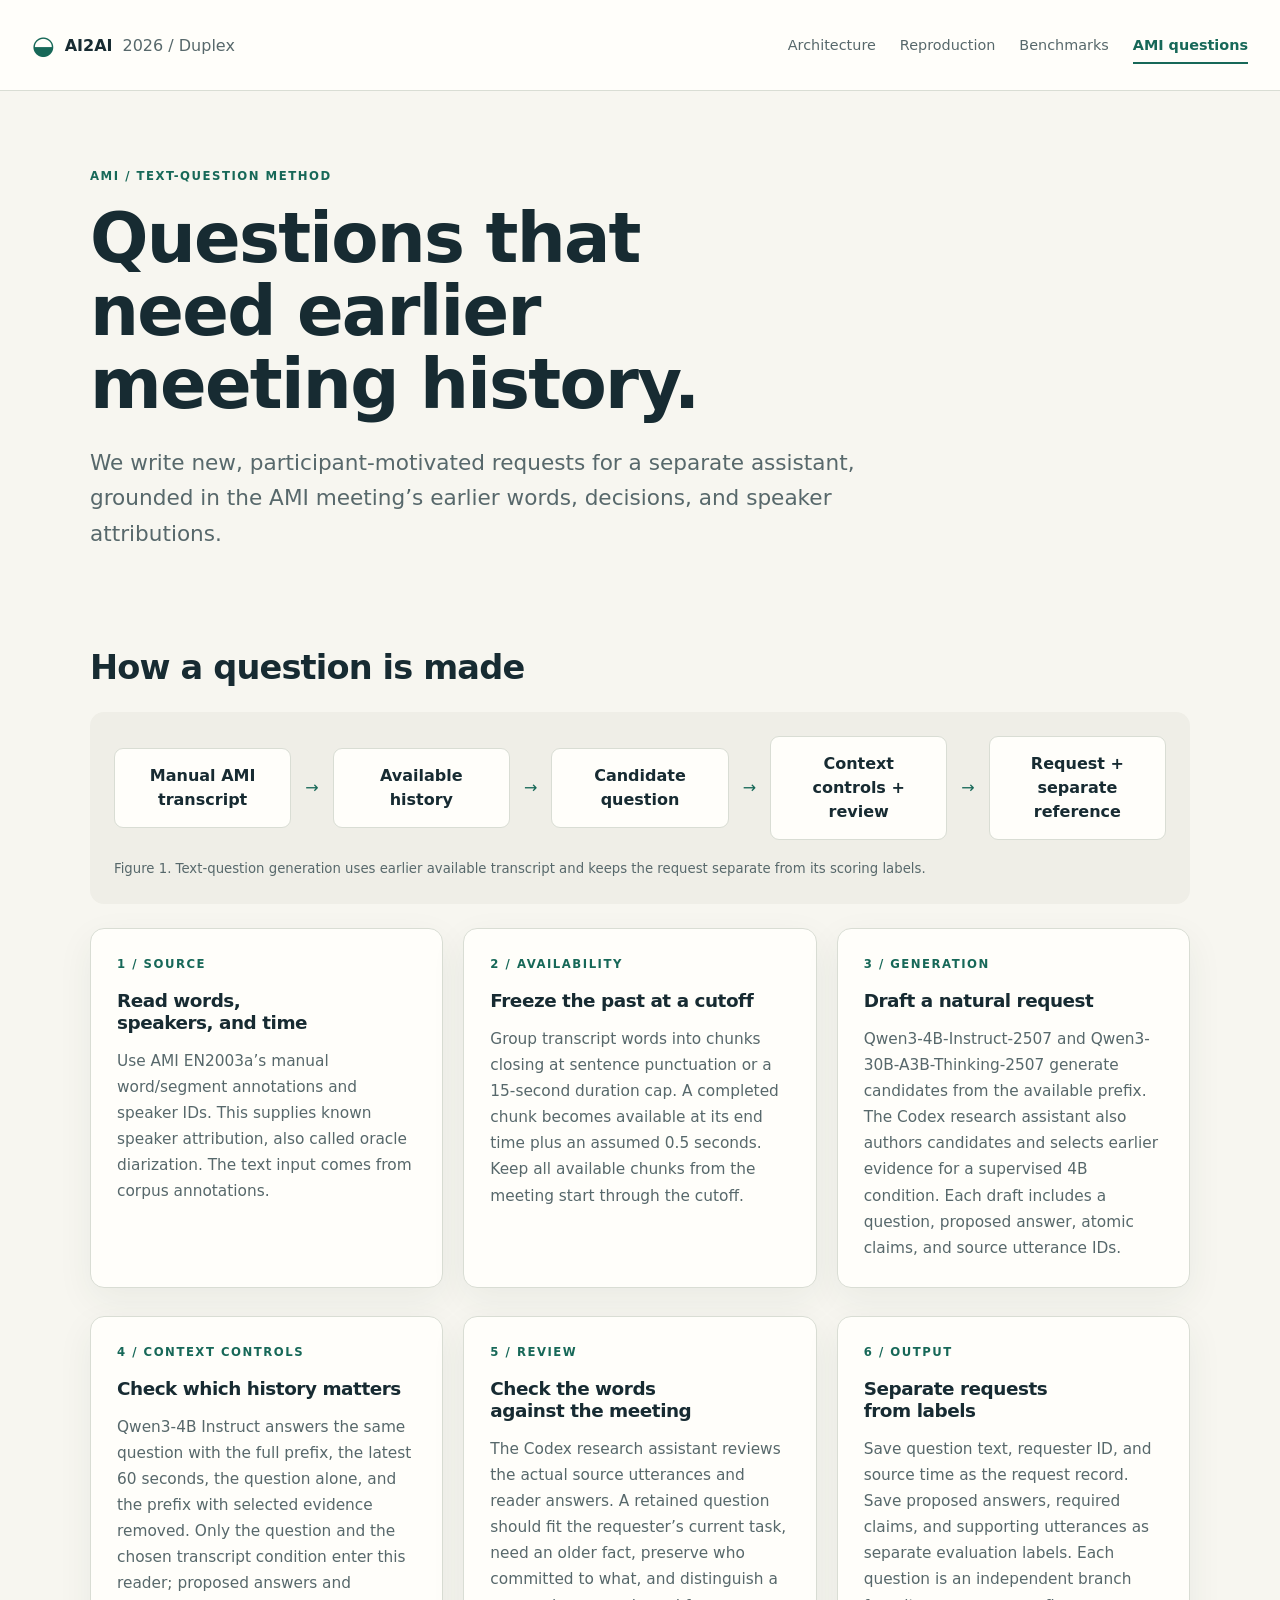
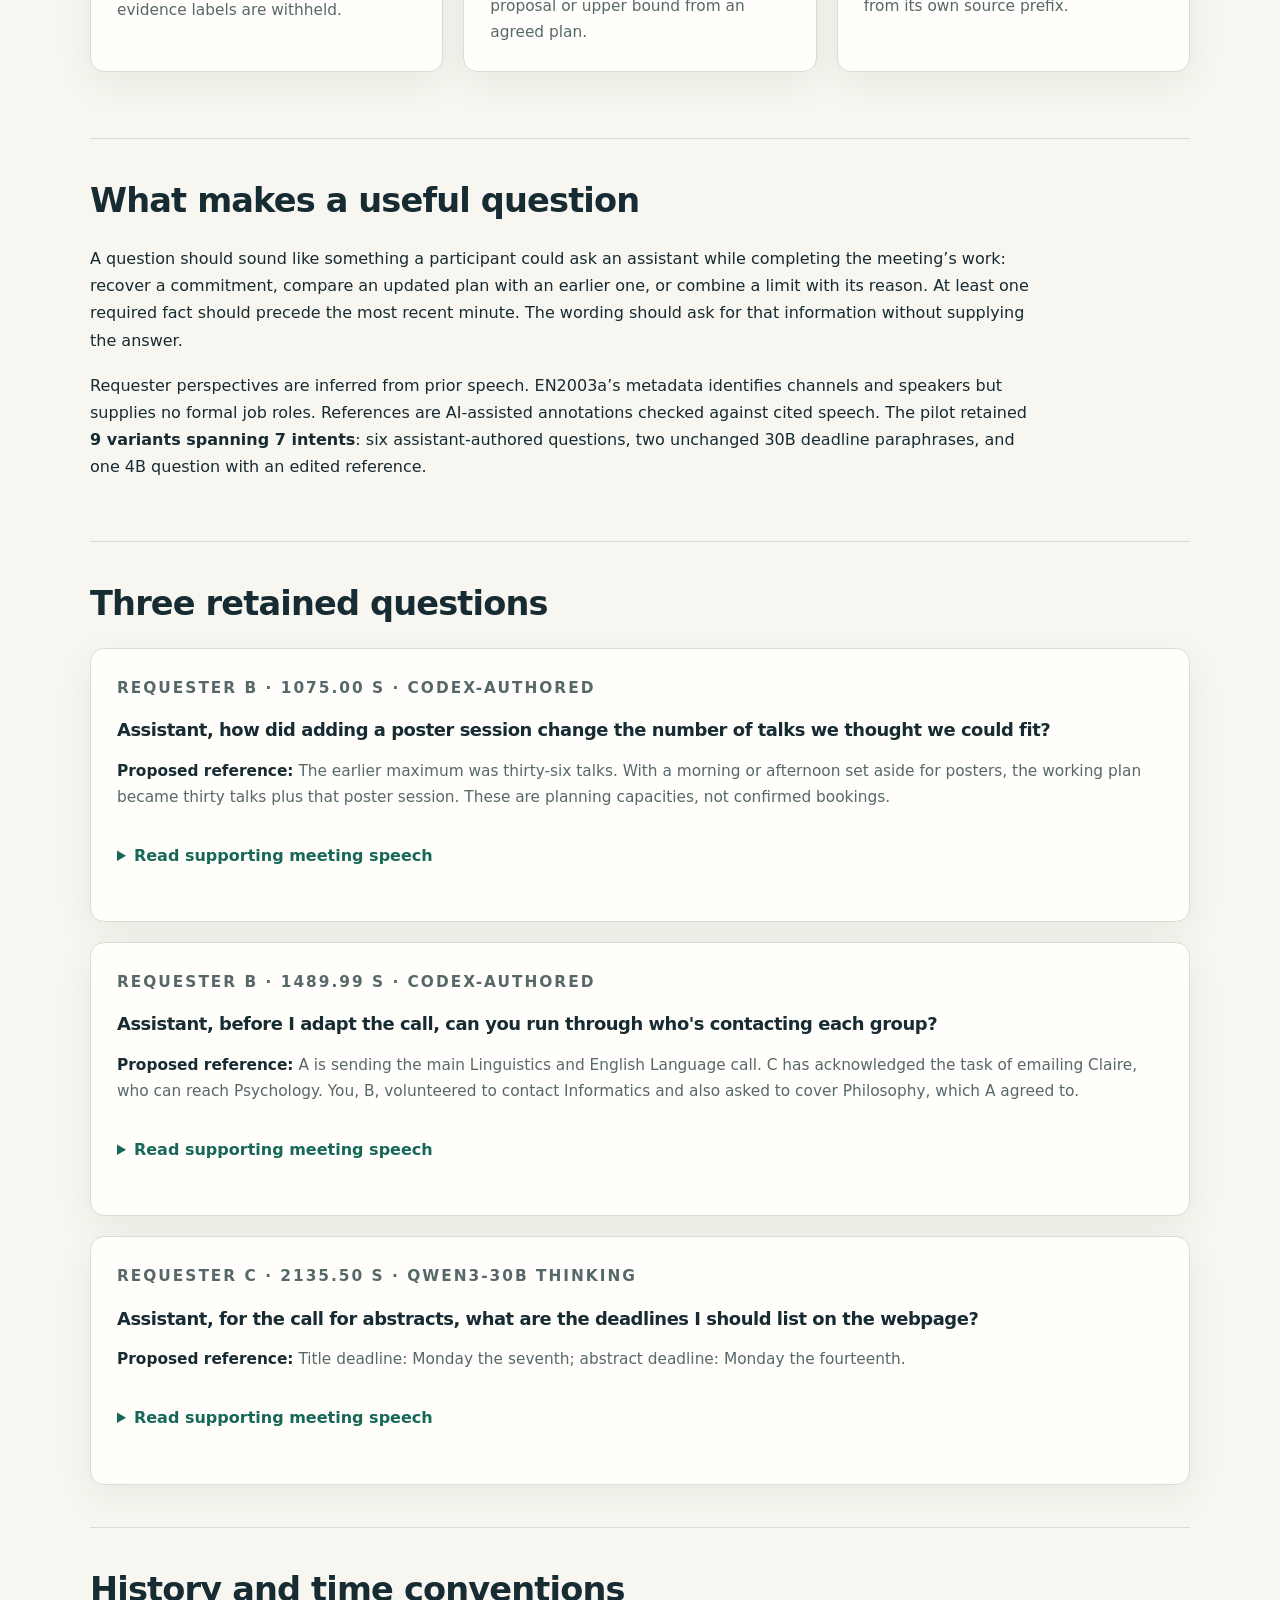
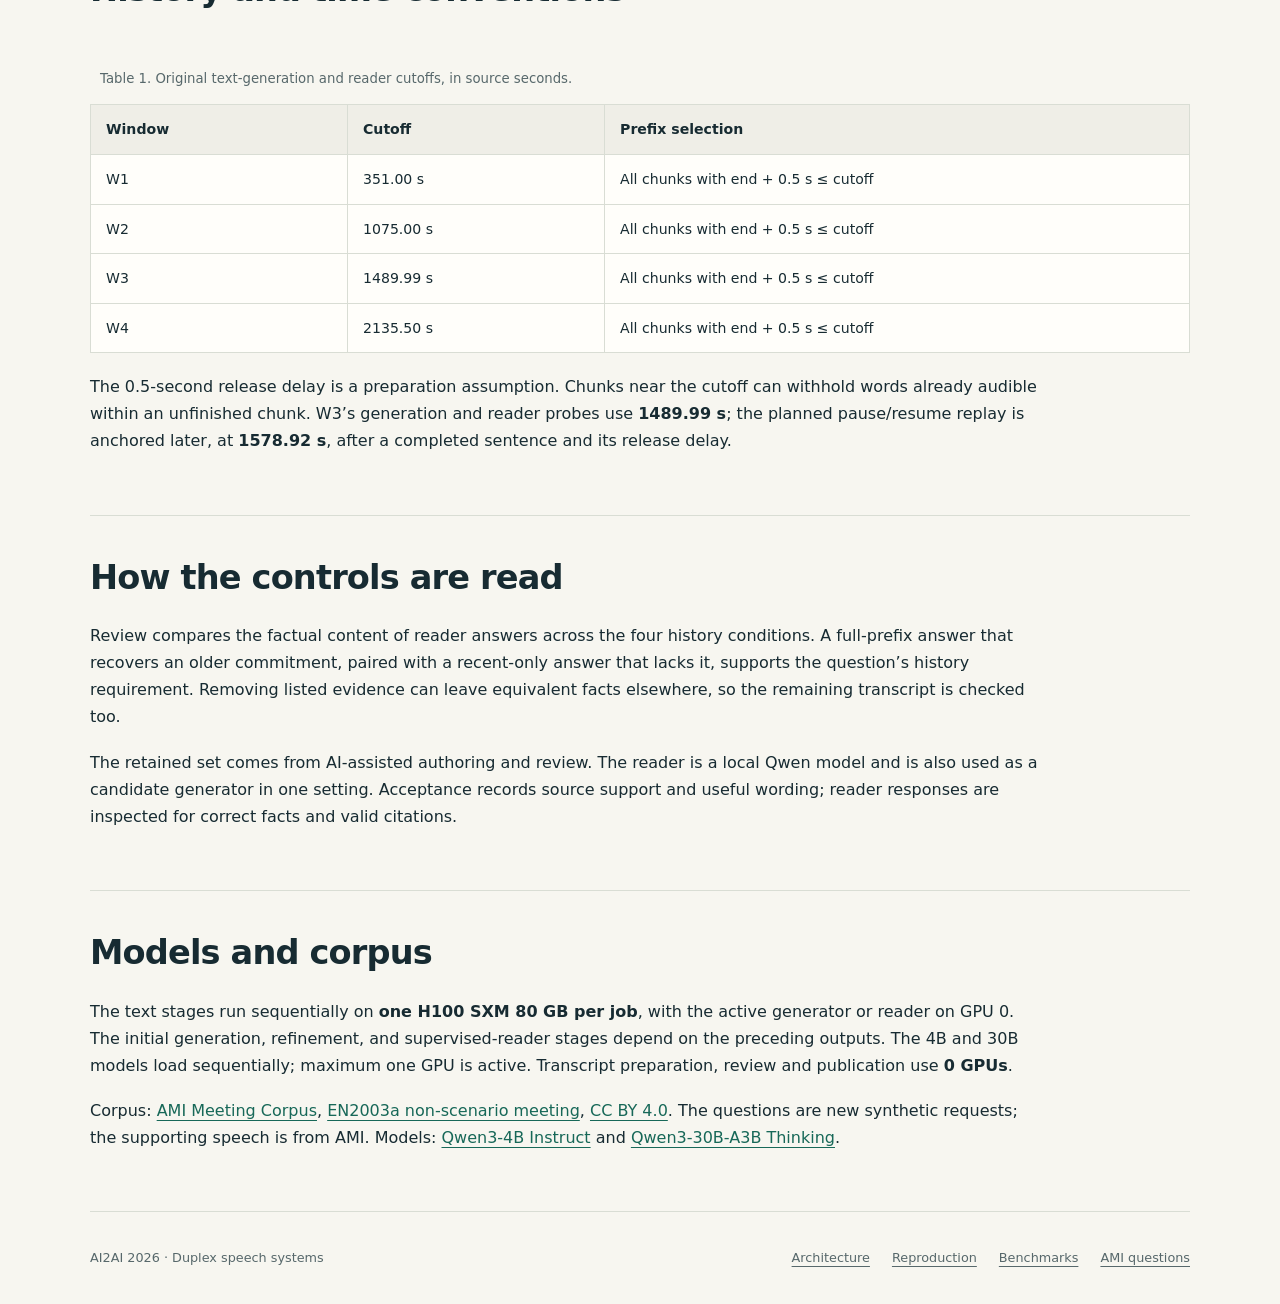
==== ami-questions.html @ 2af31c4c "Publish DuplexOmni architecture, successful reproductions, benchmark guides and AMI question method" ====
<!doctype html><html lang="en"><head><meta charset="utf-8"><meta name="viewport" content="width=device-width, initial-scale=1"><meta name="color-scheme" content="light dark"><meta name="description" content="How history-grounded AMI meeting questions are generated, reviewed, and separated from reference labels."><meta name="referrer" content="no-referrer"><title>AMI text questions · AI2AI 2026 Duplex</title><link rel="stylesheet" href="assets/release.css"></head><body><a class="skip-link" href="#main">Skip to content</a><header class="site-nav"><div class="nav-inner"><a class="brand" href="index.html"><span class="brand-mark" aria-hidden="true">◒</span> AI2AI <span>2026 / Duplex</span></a><nav class="nav-links" aria-label="Main navigation"><a href="index.html">Architecture</a><a href="reproduction.html">Reproduction</a><a href="benchmarks.html">Benchmarks</a><a href="ami-questions.html" aria-current="page">AMI questions</a></nav></div></header><main id="main" class="container"><header class="hero"><p class="eyebrow">AMI / Text-question method</p><h1>Questions that need earlier meeting history.</h1><p class="lede">We write new, participant-motivated requests for a separate assistant, grounded in the AMI meeting’s earlier words, decisions, and speaker attributions.</p></header><section class="section" id="pipeline"><h2>How a question is made</h2><figure class="flow-figure"><div class="flow"><div class="flow-node">Manual AMI transcript</div><span class="arrow" aria-hidden="true">→</span><div class="flow-node">Available history</div><span class="arrow" aria-hidden="true">→</span><div class="flow-node">Candidate question</div><span class="arrow" aria-hidden="true">→</span><div class="flow-node">Context controls + review</div><span class="arrow" aria-hidden="true">→</span><div class="flow-node">Request + separate reference</div></div><figcaption>Figure 1. Text-question generation uses earlier available transcript and keeps the request separate from its scoring labels.</figcaption></figure><ol class="module-grid"><li class="card"><span class="eyebrow">1 / Source</span><h3>Read words, speakers, and time</h3><p>Use AMI EN2003a’s manual word/segment annotations and speaker IDs. This supplies known speaker attribution, also called oracle diarization. The text input comes from corpus annotations.</p></li><li class="card"><span class="eyebrow">2 / Availability</span><h3>Freeze the past at a cutoff</h3><p>Group transcript words into chunks closing at sentence punctuation or a 15-second duration cap. A completed chunk becomes available at its end time plus an assumed 0.5 seconds. Keep all available chunks from the meeting start through the cutoff.</p></li><li class="card"><span class="eyebrow">3 / Generation</span><h3>Draft a natural request</h3><p>Qwen3-4B-Instruct-2507 and Qwen3-30B-A3B-Thinking-2507 generate candidates from the available prefix. The Codex research assistant also authors candidates and selects earlier evidence for a supervised 4B condition. Each draft includes a question, proposed answer, atomic claims, and source utterance IDs.</p></li><li class="card"><span class="eyebrow">4 / Context controls</span><h3>Check which history matters</h3><p>Qwen3-4B Instruct answers the same question with the full prefix, the latest 60 seconds, the question alone, and the prefix with selected evidence removed. Only the question and the chosen transcript condition enter this reader; proposed answers and evidence labels are withheld.</p></li><li class="card"><span class="eyebrow">5 / Review</span><h3>Check the words against the meeting</h3><p>The Codex research assistant reviews the actual source utterances and reader answers. A retained question should fit the requester’s current task, need an older fact, preserve who committed to what, and distinguish a proposal or upper bound from an agreed plan.</p></li><li class="card"><span class="eyebrow">6 / Output</span><h3>Separate requests from labels</h3><p>Save question text, requester ID, and source time as the request record. Save proposed answers, required claims, and supporting utterances as separate evaluation labels. Each question is an independent branch from its own source prefix.</p></li></ol></section><section class="section" id="design"><h2>What makes a useful question</h2><p>A question should sound like something a participant could ask an assistant while completing the meeting’s work: recover a commitment, compare an updated plan with an earlier one, or combine a limit with its reason. At least one required fact should precede the most recent minute. The wording should ask for that information without supplying the answer.</p><p>Requester perspectives are inferred from prior speech. EN2003a’s metadata identifies channels and speakers but supplies no formal job roles. References are AI-assisted annotations checked against cited speech. The pilot retained <strong>9 variants spanning 7 intents</strong>: six assistant-authored questions, two unchanged 30B deadline paraphrases, and one 4B question with an edited reference.</p></section><section class="section" id="examples"><h2>Three retained questions</h2><div class="question-list"><article class="card question-card"><p class="eyebrow">Requester B · 1075.00 s · Codex-authored</p><h3>Assistant, how did adding a poster session change the number of talks we thought we could fit?</h3><p><strong>Proposed reference:</strong> The earlier maximum was thirty-six talks. With a morning or afternoon set aside for posters, the working plan became thirty talks plus that poster session. These are planning capacities, not confirmed bookings.</p><details><summary>Read supporting meeting speech</summary><ul><li><strong>Speaker A</strong> · 577.81–579.50 s<p>Maximum thirty six.</p></li><li><strong>Speaker A</strong> · 787.19–789.82 s<p>So that means we could have thirty talks.</p></li><li><strong>Speaker A</strong> · 791.84–797.02 s<p>Plus uh one A_M_ or P_M_ of posters.</p></li></ul></details></article><article class="card question-card"><p class="eyebrow">Requester B · 1489.99 s · Codex-authored</p><h3>Assistant, before I adapt the call, can you run through who&#x27;s contacting each group?</h3><p><strong>Proposed reference:</strong> A is sending the main Linguistics and English Language call. C has acknowledged the task of emailing Claire, who can reach Psychology. You, B, volunteered to contact Informatics and also asked to cover Philosophy, which A agreed to.</p><details><summary>Read supporting meeting speech</summary><ul><li><strong>Speaker A</strong> · 189.09–195.82 s<p>Um now Claire, that&#x27;s the other thing, she can deal with the Psychology.</p></li><li><strong>Speaker A</strong> · 1101.38–1113.09 s<p>So I&#x27;ve uh Okay, so English language um we&#x27;ll put on the main call, and I&#x27;ll just I I&#x27;ll just kinda market it as an linguistics and English language or something like that, I think.</p></li><li><strong>Speaker A</strong> · 1347.51–1353.99 s<p>So So you&#x27;re going to email Claire.</p></li><li><strong>Speaker C</strong> · 1352.40–1354.06 s<p>Of Yeah.</p></li><li><strong>Speaker A</strong> · 1353.99–1359.06 s<p>Um so who wants to send something out to Informatics?</p></li><li><strong>Speaker B</strong> · 1359.57–1359.98 s<p>I&#x27;ll do that.</p></li><li><strong>Speaker B</strong> · 1361.93–1363.36 s<p>And should I get in touch with Philosophy as well?</p></li><li><strong>Speaker A</strong> · 1363.67–1365.25 s<p>Yeah, sure.</p></li></ul></details></article><article class="card question-card"><p class="eyebrow">Requester C · 2135.50 s · Qwen3-30B Thinking</p><h3>Assistant, for the call for abstracts, what are the deadlines I should list on the webpage?</h3><p><strong>Proposed reference:</strong> Title deadline: Monday the seventh; abstract deadline: Monday the fourteenth.</p><details><summary>Read supporting meeting speech</summary><ul><li><strong>Speaker A</strong> · 1976.72–1982.94 s<p>Okay, so So Monday the seventh is the title.</p></li><li><strong>Speaker A</strong> · 1985.25–1992.00 s<p>Like um And Monday the fourteenth for the abstract.</p></li></ul></details></article></div></section><section class="section" id="timing"><h2>History and time conventions</h2><div class="table-wrap"><table><caption>Table 1. Original text-generation and reader cutoffs, in source seconds.</caption><thead><tr><th scope="col">Window</th><th scope="col">Cutoff</th><th scope="col">Prefix selection</th></tr></thead><tbody><tr><td>W1</td><td>351.00 s</td><td>All chunks with end + 0.5 s ≤ cutoff</td></tr><tr><td>W2</td><td>1075.00 s</td><td>All chunks with end + 0.5 s ≤ cutoff</td></tr><tr><td>W3</td><td>1489.99 s</td><td>All chunks with end + 0.5 s ≤ cutoff</td></tr><tr><td>W4</td><td>2135.50 s</td><td>All chunks with end + 0.5 s ≤ cutoff</td></tr></tbody></table></div><p>The 0.5-second release delay is a preparation assumption. Chunks near the cutoff can withhold words already audible within an unfinished chunk. W3’s generation and reader probes use <strong>1489.99 s</strong>; the planned pause/resume replay is anchored later, at <strong>1578.92 s</strong>, after a completed sentence and its release delay.</p></section><section class="section" id="controls"><h2>How the controls are read</h2><p>Review compares the factual content of reader answers across the four history conditions. A full-prefix answer that recovers an older commitment, paired with a recent-only answer that lacks it, supports the question’s history requirement. Removing listed evidence can leave equivalent facts elsewhere, so the remaining transcript is checked too.</p><p>The retained set comes from AI-assisted authoring and review. The reader is a local Qwen model and is also used as a candidate generator in one setting. Acceptance records source support and useful wording; reader responses are inspected for correct facts and valid citations.</p></section><section class="section" id="resources"><h2>Models and corpus</h2><p>The text stages run sequentially on <strong>one H100 SXM 80 GB per job</strong>, with the active generator or reader on GPU 0. The initial generation, refinement, and supervised-reader stages depend on the preceding outputs. The 4B and 30B models load sequentially; maximum one GPU is active. Transcript preparation, review and publication use <strong>0 GPUs</strong>.</p><p>Corpus: <a href="https://groups.inf.ed.ac.uk/ami/">AMI Meeting Corpus</a>, <a href="https://groups.inf.ed.ac.uk/ami/corpus/nonscenariomeetings.shtml">EN2003a non-scenario meeting</a>, <a href="https://creativecommons.org/licenses/by/4.0/">CC BY 4.0</a>. The questions are new synthetic requests; the supporting speech is from AMI. Models: <a href="https://huggingface.co/Qwen/Qwen3-4B-Instruct-2507">Qwen3-4B Instruct</a> and <a href="https://huggingface.co/Qwen/Qwen3-30B-A3B-Thinking-2507">Qwen3-30B-A3B Thinking</a>.</p></section></main><footer class="container site-footer"><p>AI2AI 2026 · Duplex speech systems</p><a href="index.html">Architecture</a><a href="reproduction.html">Reproduction</a><a href="benchmarks.html">Benchmarks</a><a href="ami-questions.html">AMI questions</a></footer><script src="assets/release.js" defer></script></body></html>
---- assets/release.css ----
:root{color-scheme:light dark;--bg:#f7f6f0;--surface:#fffefa;--surface-2:#efeee7;--text:#172b32;--muted:#57686b;--border:#d9ddd4;--accent:#176858;--accent-2:#b05b30;--shadow:0 12px 36px #203e3210;font-family:Inter,ui-sans-serif,system-ui,-apple-system,BlinkMacSystemFont,"Segoe UI",sans-serif;line-height:1.7;font-size:16px}
*{box-sizing:border-box}html{scroll-behavior:smooth;scroll-padding-top:24px}body{margin:0;background:var(--bg);color:var(--text)}a{color:var(--accent);text-underline-offset:4px}a:hover{color:var(--accent-2)}p{margin:0 0 18px}h1,h2,h3,h4{line-height:1.2;letter-spacing:-.025em;text-wrap:balance}h1{font-size:clamp(2.35rem,5.5vw,4.3rem);max-width:850px;font-weight:650;margin:12px 0 24px;line-height:1.06}h2{font-size:clamp(1.55rem,3vw,2.1rem);margin:0 0 24px;font-weight:640}h3{font-size:1.15rem;margin:0 0 14px}h4{font-size:1rem}small{font-size:.8em;color:var(--muted)}.container{width:min(1100px,calc(100% - 64px));margin:auto}.site-nav{border-bottom:1px solid var(--border);background:var(--surface)}.nav-inner{max-width:1370px;margin:auto;padding:23px 32px;display:flex;align-items:center;justify-content:space-between;gap:24px}.brand{display:flex;align-items:center;gap:10px;color:var(--text);font-weight:750;text-decoration:none;white-space:nowrap}.brand>span:last-child{font-weight:450;color:var(--muted)}.brand-mark{font-size:26px;color:var(--accent)}.nav-links{display:flex;gap:24px;flex-wrap:wrap}.nav-links a{text-decoration:none;font-size:.9rem;color:var(--muted);padding:5px 0}.nav-links a[aria-current]{color:var(--accent);box-shadow:0 2px var(--accent);font-weight:650}.hero{padding:76px 0 36px}.eyebrow{text-transform:uppercase;letter-spacing:.13em;font-size:.73rem;font-weight:700;color:var(--accent);margin:0 0 15px}.lede{font-size:clamp(1.1rem,2.2vw,1.35rem);color:var(--muted);max-width:850px;line-height:1.65}.section{padding:42px 0;border-bottom:1px solid var(--border);scroll-margin-top:24px}.section>p,.section-intro{max-width:950px}.card-grid{display:grid;grid-template-columns:repeat(3,minmax(0,1fr));gap:22px}.card-grid.two{grid-template-columns:repeat(2,minmax(0,1fr))}.card{background:var(--surface);border:1px solid var(--border);border-radius:14px;padding:26px;min-width:0;box-shadow:var(--shadow)}.card p:last-child{margin-bottom:0}.card h2{font-size:1.5rem}.card h3 a{text-decoration:none}.card p{font-size:.96rem;color:var(--muted)}.card strong{color:var(--text)}.accent-s1{border-top:4px solid var(--accent)}.accent-s2{border-top:4px solid var(--accent-2)}.accent-s2 .eyebrow{color:var(--accent-2)}.flow-figure{background:var(--surface-2);padding:24px;border-radius:14px;margin:24px 0}.flow{display:flex;align-items:center;justify-content:center;gap:14px;flex-wrap:wrap}.flow-node{flex:1;min-width:135px;border:1px solid var(--border);border-radius:9px;background:var(--surface);padding:15px;text-align:center;line-height:1.5;font-weight:650}.flow-node a{color:inherit;text-decoration:none}.arrow{color:var(--accent)}figcaption{font-size:.83rem;color:var(--muted);line-height:1.65;margin-top:18px}figure{margin:26px 0}figure img{max-width:100%;height:auto;display:block}.paper-figure{padding:18px;border:1px solid var(--border);background:var(--surface);border-radius:12px}.exchange{display:grid;grid-template-columns:1fr auto 1fr;gap:22px;align-items:center;margin:24px 0}.exchange-box{padding:26px;border:1px solid var(--border);border-top:4px solid var(--accent);background:var(--surface);border-radius:12px}.exchange-box.s2{border-top-color:var(--accent-2)}.exchange-box.s2 .eyebrow{color:var(--accent-2)}.exchange-arrows{font-size:2.2rem;color:var(--accent)}.steps{padding-left:24px}.steps li{padding-left:8px;margin:18px 0}.table-wrap,[class*="-scroll"]{overflow-x:auto;max-width:100%}table{border-collapse:collapse;width:100%;font-size:.88rem;margin:20px 0;background:var(--surface)}caption{text-align:left;font-size:.83rem;color:var(--muted);padding:14px 10px}th,td{padding:13px 15px;border:1px solid var(--border);text-align:left;vertical-align:top;line-height:1.6}th{font-weight:650;background:var(--surface-2)}.table-wrap table{min-width:640px}.table-wrap th,.table-wrap td{min-width:125px}table a{overflow-wrap:anywhere}code{font-family:ui-monospace,SFMono-Regular,Consolas,monospace;font-size:.86em;padding:2px 5px;border-radius:4px;background:var(--surface-2);overflow-wrap:anywhere}pre{background:var(--surface-2);padding:20px;border:1px solid var(--border);border-radius:9px;font-size:.8rem;line-height:1.6;white-space:pre-wrap;overflow-wrap:anywhere;max-width:100%;overflow:auto}.button-row{display:flex;gap:12px;flex-wrap:wrap;margin:0 0 18px}.button{display:inline-block;padding:10px 18px;background:var(--surface);border:1px solid var(--border);border-radius:7px;font-size:.9rem;text-decoration:none;font-weight:650;cursor:pointer}.button.primary{background:var(--accent);color:#fff;border-color:var(--accent)}.review-tabs{display:flex;gap:7px;flex-wrap:wrap;padding:22px 0;border-bottom:1px solid var(--border);margin-bottom:12px}.review-tabs a{font-size:.82rem;padding:7px 13px;border:1px solid var(--border);border-radius:6px;text-decoration:none;background:var(--surface);color:var(--muted)}.review-tabs a[aria-current]{color:var(--accent);border-color:var(--accent);background:var(--surface-2)}.meta,.cap,.scroll-note{font-size:.82rem;color:var(--muted)}.tag{display:inline-block;font-size:.72rem;font-weight:700;border:1px solid var(--border);border-radius:5px;padding:3px 9px;color:var(--accent);margin:0 0 16px}.stat-grid{display:grid;grid-template-columns:repeat(4,minmax(0,1fr));gap:14px;margin:22px 0}.stat{padding:20px;border:1px solid var(--border);border-radius:10px;background:var(--surface)}.stat strong{display:block;font-size:1.65rem}.stat span{font-size:.8rem;color:var(--muted)}details{padding:14px 0;max-width:100%}summary{font-weight:600;color:var(--accent);cursor:pointer;margin-bottom:12px}details p{margin-top:12px}.callout{padding:22px;border-left:3px solid var(--accent);background:var(--surface-2);border-radius:0 8px 8px 0;margin:22px 0}.callout.amber{border-color:var(--accent-2)}.callout h3{font-size:1rem}.callout p:last-child{margin-bottom:0}.skip-link{position:absolute;left:16px;top:-100px;background:var(--surface);z-index:10;padding:10px}.skip-link:focus{top:10px}.site-footer{padding-top:35px;padding-bottom:35px;display:flex;flex-wrap:wrap;gap:12px 22px;color:var(--muted);font-size:.8rem}.site-footer p{margin:0 auto 0 0}.site-footer a{color:var(--muted)}audio{width:100%;max-width:100%;margin:10px 0}.example-player{padding:26px;border:1px solid var(--border);border-radius:14px;background:var(--surface)}label{font-size:.85rem;font-weight:650;display:block}select{font:inherit;color:var(--text);background:var(--surface);border:1px solid var(--border);border-radius:6px;padding:10px;margin:0 0 12px 10px;max-width:100%}.question-box{border-left:3px solid var(--accent);background:var(--surface-2);padding:18px 22px;margin:20px 0}.question-box .eyebrow{margin-bottom:8px}blockquote{font-size:1.08rem;margin:12px 0;line-height:1.7}.audio-grid{display:grid;grid-template-columns:1fr 1fr;gap:24px;margin:26px 0}.audio-grid h3{margin-bottom:5px}.audio-grid p{margin-bottom:0}.guidance-panel{padding:20px;background:var(--surface-2);border-radius:8px}.guidance-panel[hidden]{display:none}.example-source{margin-top:5px}.timing-figure{margin-bottom:0}.example-timeline{display:grid;gap:14px}.timing-row{display:grid;grid-template-columns:90px 1fr;align-items:center;gap:10px;font-size:.76rem}.timing-track{height:25px;background:var(--surface-2);position:relative;border-radius:4px;overflow:hidden}.timing-bar{position:absolute;height:13px;top:6px;border-radius:2px;background:var(--accent)}.timing-bar.s2{background:var(--accent-2)}.timing-bar.speech{background:#4a6eaf}.timing-axis{display:flex;justify-content:space-between;margin-left:100px;color:var(--muted);font-size:.73rem}.module-grid{display:grid;grid-template-columns:repeat(3,minmax(0,1fr));gap:20px;list-style:none;padding:0;counter-reset:none}.module-grid .eyebrow{display:block}.question-list{display:grid;gap:20px}.question-card h3{font-size:1.12rem;line-height:1.55}.question-card details ul{padding-left:22px}.question-card details li{margin:18px 0}.question-card details p{margin-top:5px}.equation{overflow-x:auto;padding:16px;background:var(--surface-2);border-radius:8px}.benchmark-scope-scroll table{min-width:1000px}.benchmark-scope-note dl{display:grid;grid-template-columns:160px 1fr;gap:8px 18px}.benchmark-scope-note dt{font-weight:650}.benchmark-scope-note dd{margin:0}.benchmark-scope-note{margin:22px 0}.scope-yes{color:var(--accent)}.scope-partial{color:var(--accent-2)}.scope-no{color:var(--muted)}.benchmark-scope-details{font-size:.87rem}.scope-label{font-size:.8rem}.sub{display:block;color:var(--muted);font-size:.8rem}.inline-links{display:block;font-size:.78rem}.plot-scroll{overflow:auto}ul,ol{padding-left:24px}li{margin-bottom:8px}hr{border:0;border-top:1px solid var(--border);margin:32px 0}[hidden]{display:none!important}a:focus-visible,button:focus-visible,select:focus-visible,summary:focus-visible{outline:3px solid var(--accent-2);outline-offset:4px}
@media(prefers-color-scheme:dark){:root{--bg:#101c20;--surface:#17282d;--surface-2:#20353a;--text:#e5eee9;--muted:#a6bab6;--border:#355058;--accent:#88d6b9;--accent-2:#f2b188;--shadow:none}.button.primary{color:#10231e;background:#88d6b9}.timing-bar.speech{background:#8badeb}}
@media(max-width:1000px){.nav-inner{align-items:flex-start;flex-direction:column;gap:12px}.card-grid{grid-template-columns:repeat(2,minmax(0,1fr))}.module-grid{grid-template-columns:repeat(2,minmax(0,1fr))}.stat-grid{grid-template-columns:repeat(2,minmax(0,1fr))}}
@media(max-width:650px){.container{width:calc(100% - 36px)}.nav-inner{padding:18px}.brand{font-size:.9rem}.brand>span:last-child{font-size:.8rem}.nav-links{gap:16px}.nav-links a{font-size:.78rem}.hero{padding:42px 0 25px}.section{padding:30px 0}.card-grid,.card-grid.two,.module-grid,.audio-grid{grid-template-columns:1fr}.card,.exchange-box{padding:21px}.exchange{grid-template-columns:1fr;gap:12px}.exchange-arrows{transform:rotate(90deg);justify-self:center;line-height:1}.flow{gap:9px}.flow-node{min-width:145px}.arrow{display:none}.flow-figure{padding:17px}.example-player{padding:17px}.example-player select{display:block;width:100%;margin:7px 0 10px;font-size:.85rem}.benchmark-scope-note dl{grid-template-columns:1fr}.benchmark-scope-note dd{margin-bottom:10px}.stat-grid{gap:9px}.stat{padding:14px}.site-footer{gap:10px 16px}.site-footer p{flex-basis:100%}.timing-row{grid-template-columns:65px 1fr}.timing-axis{margin-left:75px}.question-box{padding:15px}blockquote{font-size:1rem}}
@media(prefers-reduced-motion:reduce){html{scroll-behavior:auto}}
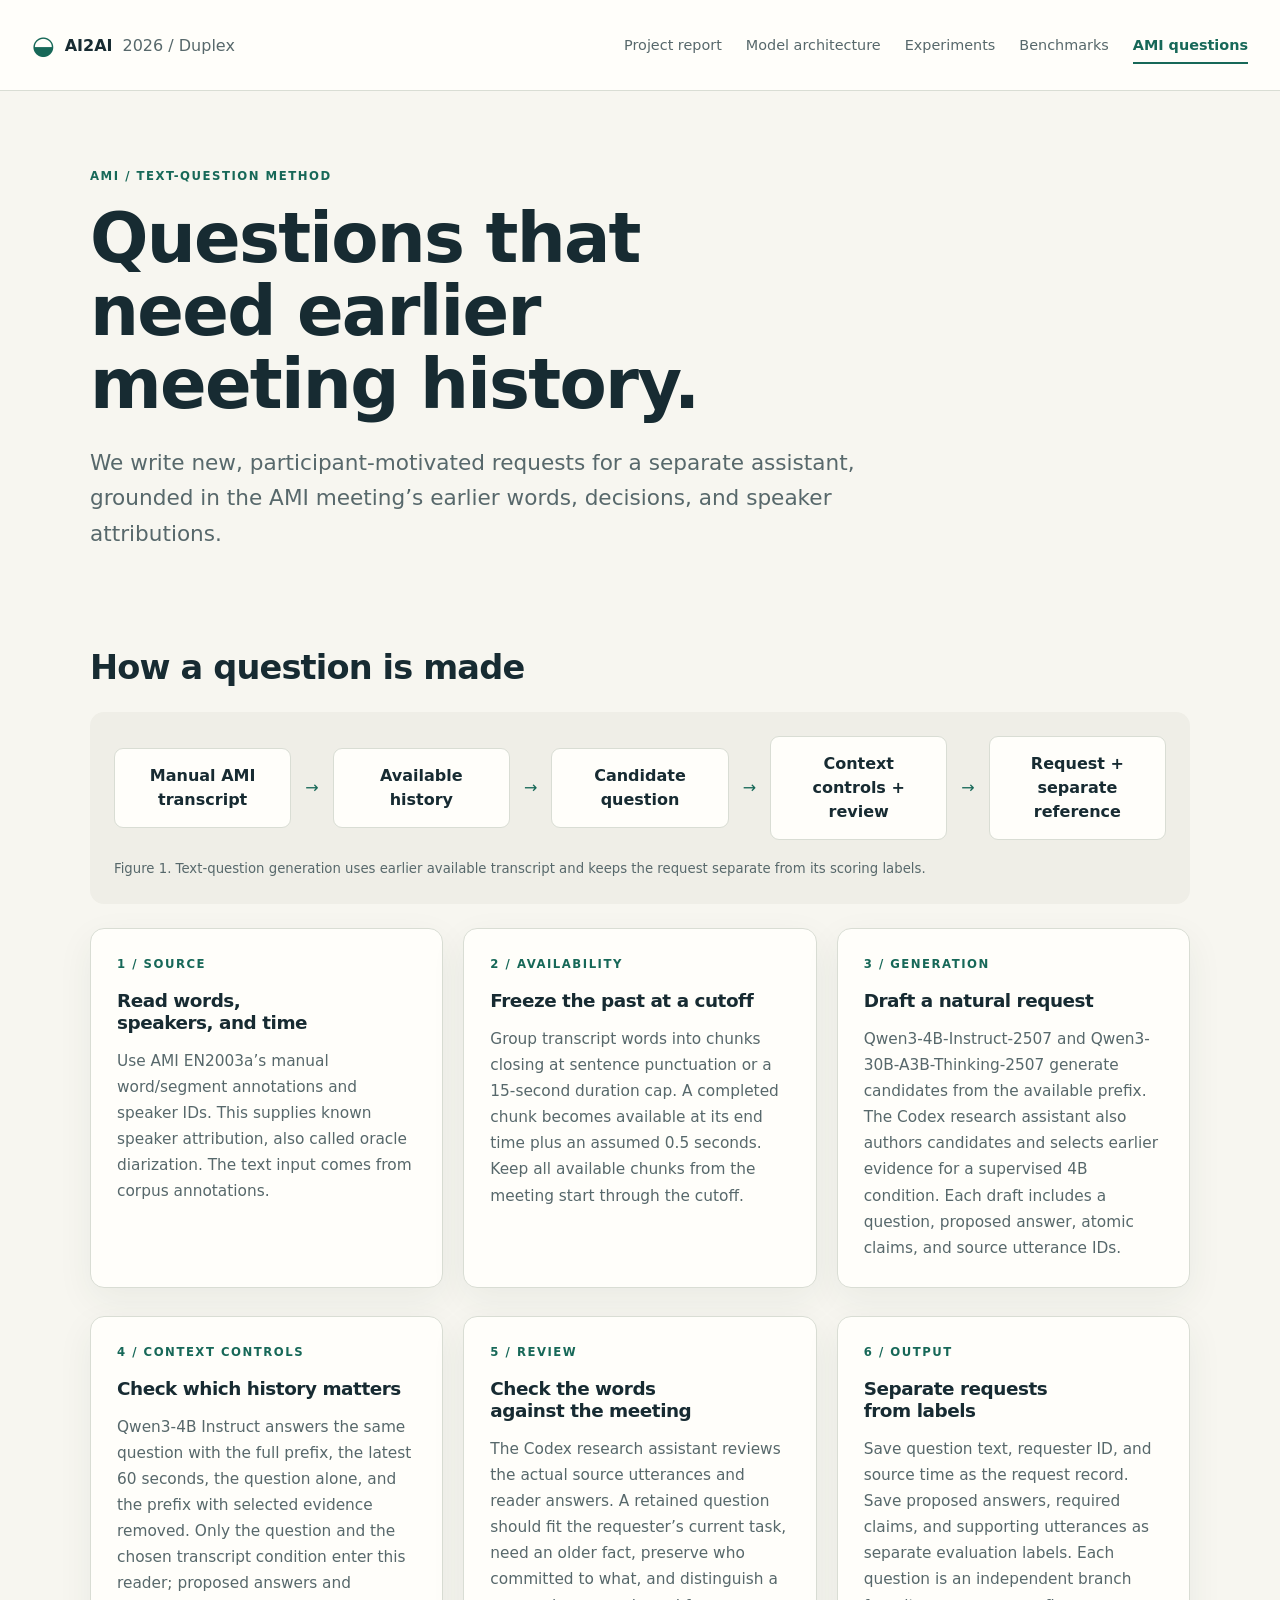
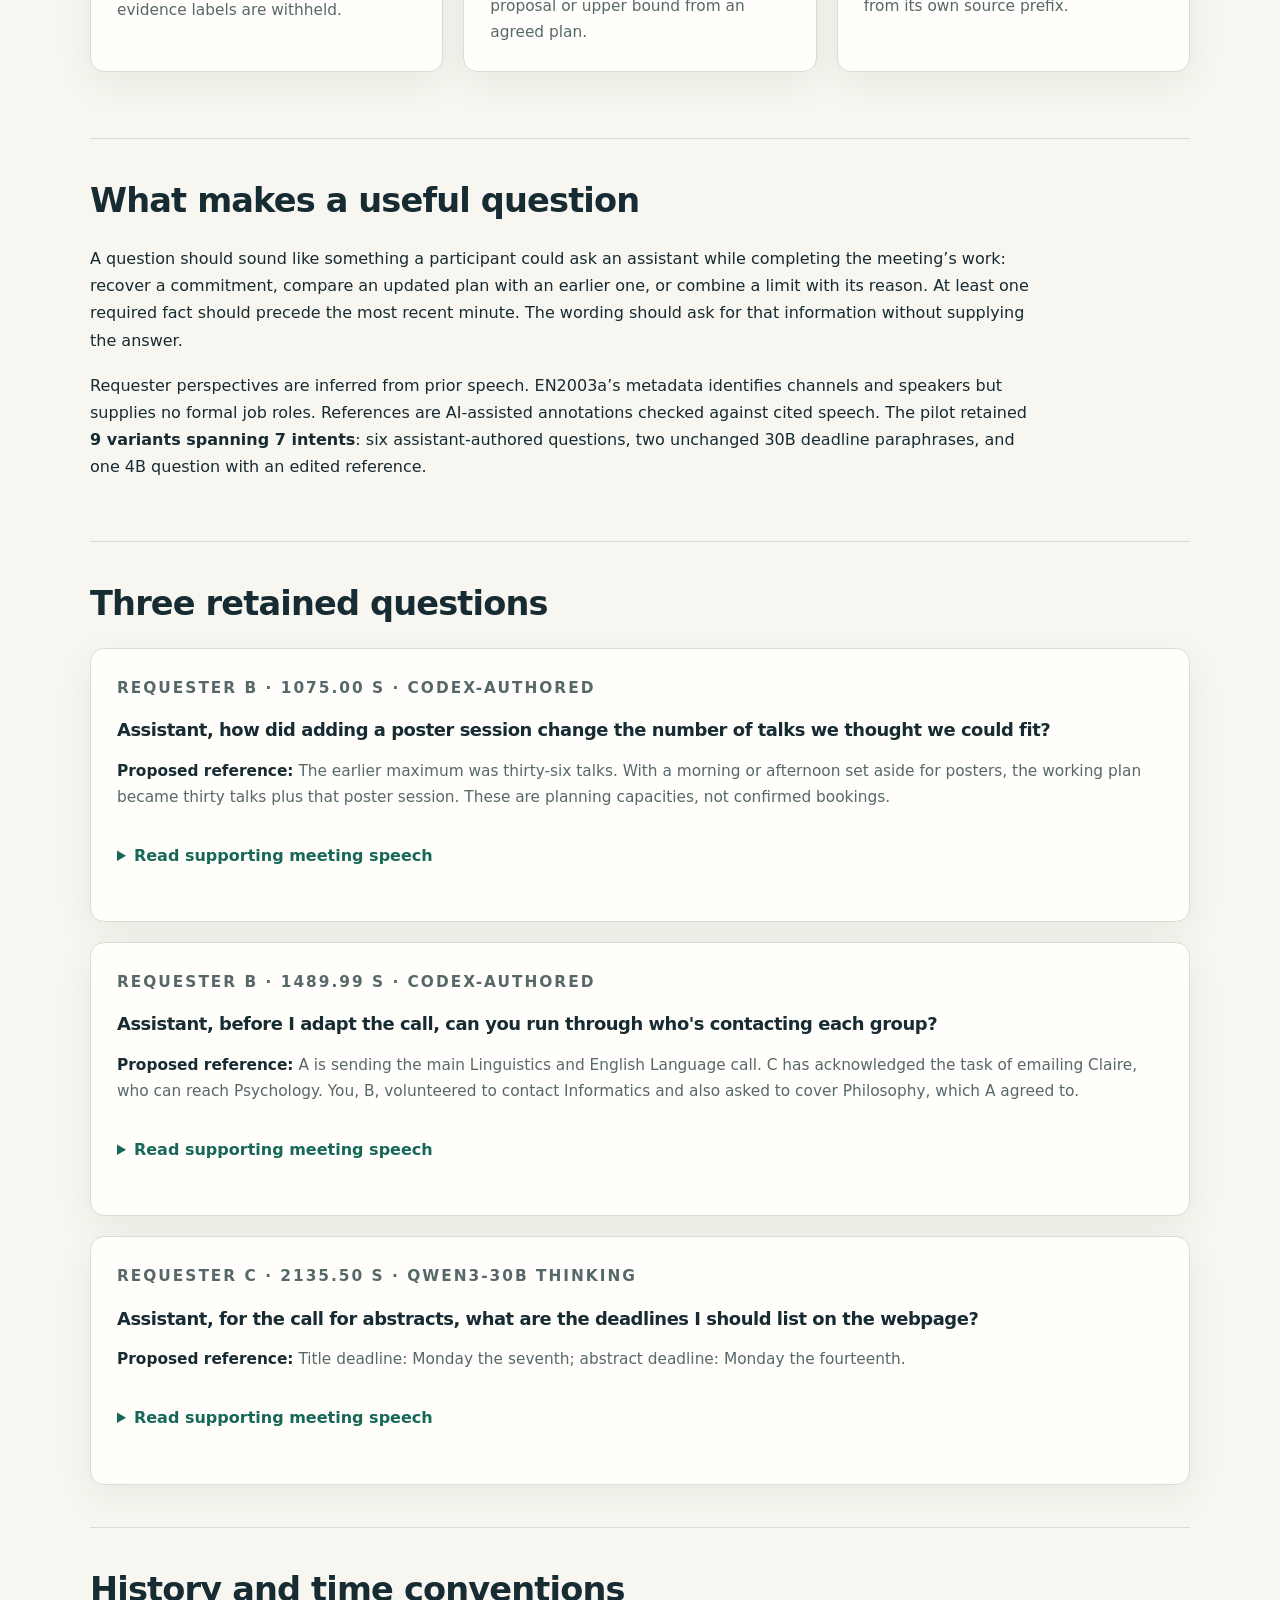
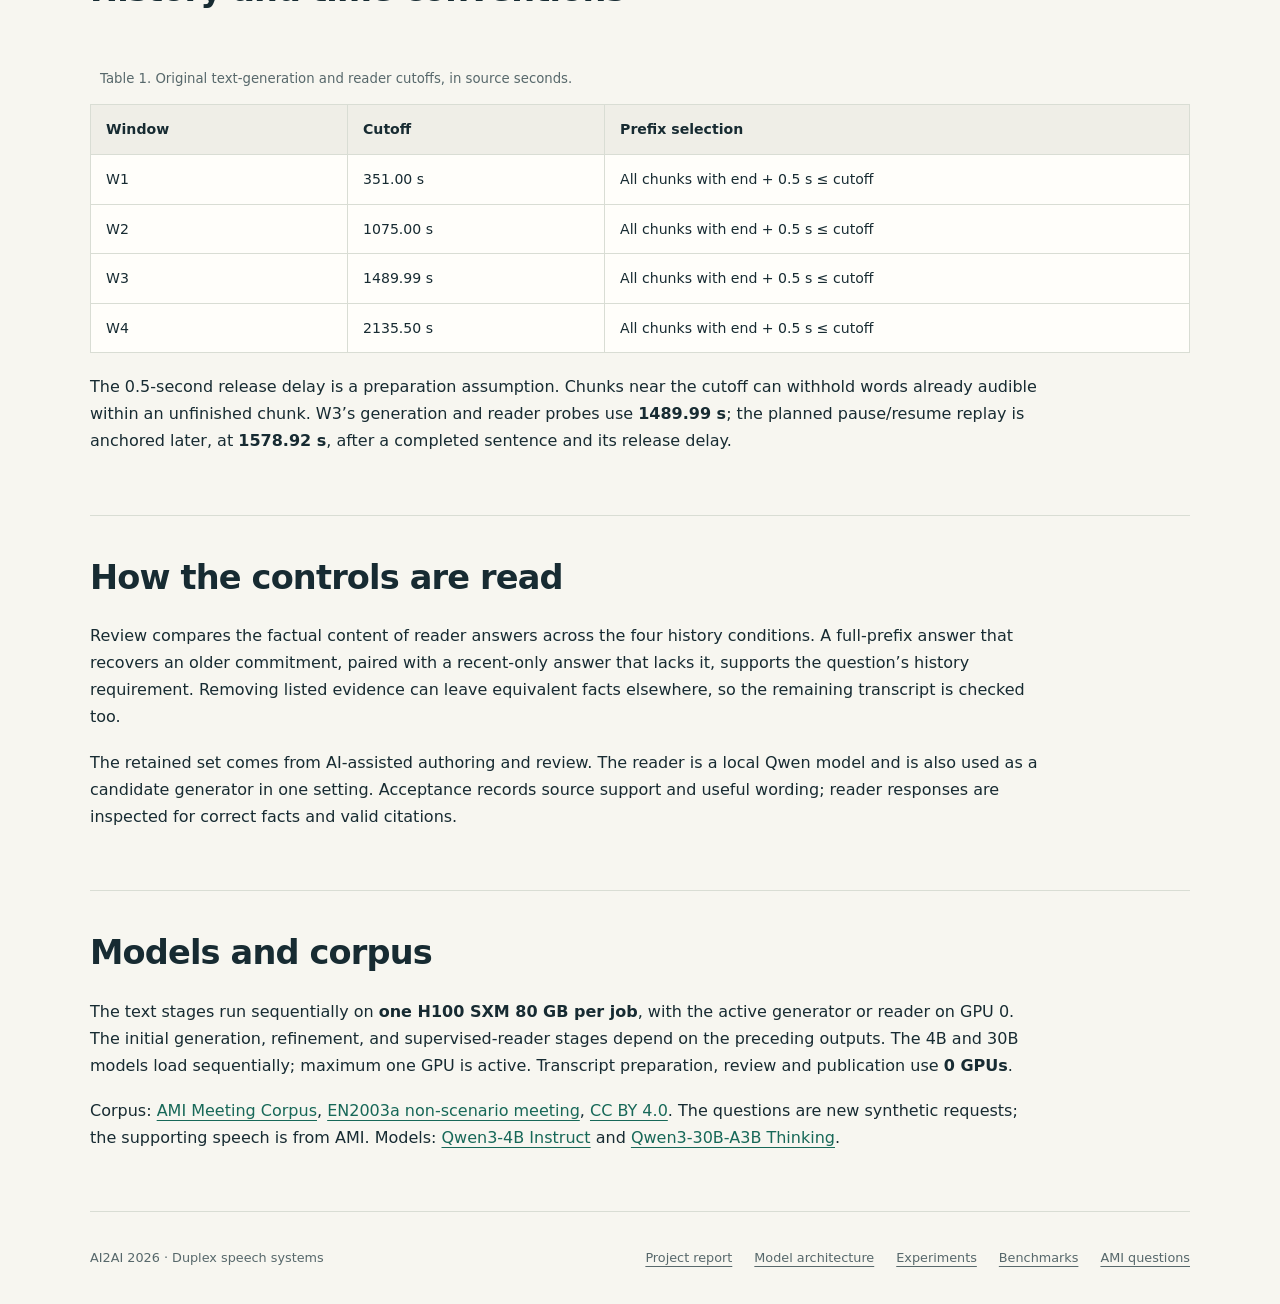
==== commit ba9435d3: "Center the project report and keep only the S2 math experiment" ====
--- a/ami-questions.html
+++ b/ami-questions.html
@@ -1 +1 @@
-<!doctype html><html lang="en"><head><meta charset="utf-8"><meta name="viewport" content="width=device-width, initial-scale=1"><meta name="color-scheme" content="light dark"><meta name="description" content="How history-grounded AMI meeting questions are generated, reviewed, and separated from reference labels."><meta name="referrer" content="no-referrer"><title>AMI text questions · AI2AI 2026 Duplex</title><link rel="stylesheet" href="assets/release.css"></head><body><a class="skip-link" href="#main">Skip to content</a><header class="site-nav"><div class="nav-inner"><a class="brand" href="index.html"><span class="brand-mark" aria-hidden="true">◒</span> AI2AI <span>2026 / Duplex</span></a><nav class="nav-links" aria-label="Main navigation"><a href="index.html">Architecture</a><a href="reproduction.html">Reproduction</a><a href="benchmarks.html">Benchmarks</a><a href="ami-questions.html" aria-current="page">AMI questions</a></nav></div></header><main id="main" class="container"><header class="hero"><p class="eyebrow">AMI / Text-question method</p><h1>Questions that need earlier meeting history.</h1><p class="lede">We write new, participant-motivated requests for a separate assistant, grounded in the AMI meeting’s earlier words, decisions, and speaker attributions.</p></header><section class="section" id="pipeline"><h2>How a question is made</h2><figure class="flow-figure"><div class="flow"><div class="flow-node">Manual AMI transcript</div><span class="arrow" aria-hidden="true">→</span><div class="flow-node">Available history</div><span class="arrow" aria-hidden="true">→</span><div class="flow-node">Candidate question</div><span class="arrow" aria-hidden="true">→</span><div class="flow-node">Context controls + review</div><span class="arrow" aria-hidden="true">→</span><div class="flow-node">Request + separate reference</div></div><figcaption>Figure 1. Text-question generation uses earlier available transcript and keeps the request separate from its scoring labels.</figcaption></figure><ol class="module-grid"><li class="card"><span class="eyebrow">1 / Source</span><h3>Read words, speakers, and time</h3><p>Use AMI EN2003a’s manual word/segment annotations and speaker IDs. This supplies known speaker attribution, also called oracle diarization. The text input comes from corpus annotations.</p></li><li class="card"><span class="eyebrow">2 / Availability</span><h3>Freeze the past at a cutoff</h3><p>Group transcript words into chunks closing at sentence punctuation or a 15-second duration cap. A completed chunk becomes available at its end time plus an assumed 0.5 seconds. Keep all available chunks from the meeting start through the cutoff.</p></li><li class="card"><span class="eyebrow">3 / Generation</span><h3>Draft a natural request</h3><p>Qwen3-4B-Instruct-2507 and Qwen3-30B-A3B-Thinking-2507 generate candidates from the available prefix. The Codex research assistant also authors candidates and selects earlier evidence for a supervised 4B condition. Each draft includes a question, proposed answer, atomic claims, and source utterance IDs.</p></li><li class="card"><span class="eyebrow">4 / Context controls</span><h3>Check which history matters</h3><p>Qwen3-4B Instruct answers the same question with the full prefix, the latest 60 seconds, the question alone, and the prefix with selected evidence removed. Only the question and the chosen transcript condition enter this reader; proposed answers and evidence labels are withheld.</p></li><li class="card"><span class="eyebrow">5 / Review</span><h3>Check the words against the meeting</h3><p>The Codex research assistant reviews the actual source utterances and reader answers. A retained question should fit the requester’s current task, need an older fact, preserve who committed to what, and distinguish a proposal or upper bound from an agreed plan.</p></li><li class="card"><span class="eyebrow">6 / Output</span><h3>Separate requests from labels</h3><p>Save question text, requester ID, and source time as the request record. Save proposed answers, required claims, and supporting utterances as separate evaluation labels. Each question is an independent branch from its own source prefix.</p></li></ol></section><section class="section" id="design"><h2>What makes a useful question</h2><p>A question should sound like something a participant could ask an assistant while completing the meeting’s work: recover a commitment, compare an updated plan with an earlier one, or combine a limit with its reason. At least one required fact should precede the most recent minute. The wording should ask for that information without supplying the answer.</p><p>Requester perspectives are inferred from prior speech. EN2003a’s metadata identifies channels and speakers but supplies no formal job roles. References are AI-assisted annotations checked against cited speech. The pilot retained <strong>9 variants spanning 7 intents</strong>: six assistant-authored questions, two unchanged 30B deadline paraphrases, and one 4B question with an edited reference.</p></section><section class="section" id="examples"><h2>Three retained questions</h2><div class="question-list"><article class="card question-card"><p class="eyebrow">Requester B · 1075.00 s · Codex-authored</p><h3>Assistant, how did adding a poster session change the number of talks we thought we could fit?</h3><p><strong>Proposed reference:</strong> The earlier maximum was thirty-six talks. With a morning or afternoon set aside for posters, the working plan became thirty talks plus that poster session. These are planning capacities, not confirmed bookings.</p><details><summary>Read supporting meeting speech</summary><ul><li><strong>Speaker A</strong> · 577.81–579.50 s<p>Maximum thirty six.</p></li><li><strong>Speaker A</strong> · 787.19–789.82 s<p>So that means we could have thirty talks.</p></li><li><strong>Speaker A</strong> · 791.84–797.02 s<p>Plus uh one A_M_ or P_M_ of posters.</p></li></ul></details></article><article class="card question-card"><p class="eyebrow">Requester B · 1489.99 s · Codex-authored</p><h3>Assistant, before I adapt the call, can you run through who&#x27;s contacting each group?</h3><p><strong>Proposed reference:</strong> A is sending the main Linguistics and English Language call. C has acknowledged the task of emailing Claire, who can reach Psychology. You, B, volunteered to contact Informatics and also asked to cover Philosophy, which A agreed to.</p><details><summary>Read supporting meeting speech</summary><ul><li><strong>Speaker A</strong> · 189.09–195.82 s<p>Um now Claire, that&#x27;s the other thing, she can deal with the Psychology.</p></li><li><strong>Speaker A</strong> · 1101.38–1113.09 s<p>So I&#x27;ve uh Okay, so English language um we&#x27;ll put on the main call, and I&#x27;ll just I I&#x27;ll just kinda market it as an linguistics and English language or something like that, I think.</p></li><li><strong>Speaker A</strong> · 1347.51–1353.99 s<p>So So you&#x27;re going to email Claire.</p></li><li><strong>Speaker C</strong> · 1352.40–1354.06 s<p>Of Yeah.</p></li><li><strong>Speaker A</strong> · 1353.99–1359.06 s<p>Um so who wants to send something out to Informatics?</p></li><li><strong>Speaker B</strong> · 1359.57–1359.98 s<p>I&#x27;ll do that.</p></li><li><strong>Speaker B</strong> · 1361.93–1363.36 s<p>And should I get in touch with Philosophy as well?</p></li><li><strong>Speaker A</strong> · 1363.67–1365.25 s<p>Yeah, sure.</p></li></ul></details></article><article class="card question-card"><p class="eyebrow">Requester C · 2135.50 s · Qwen3-30B Thinking</p><h3>Assistant, for the call for abstracts, what are the deadlines I should list on the webpage?</h3><p><strong>Proposed reference:</strong> Title deadline: Monday the seventh; abstract deadline: Monday the fourteenth.</p><details><summary>Read supporting meeting speech</summary><ul><li><strong>Speaker A</strong> · 1976.72–1982.94 s<p>Okay, so So Monday the seventh is the title.</p></li><li><strong>Speaker A</strong> · 1985.25–1992.00 s<p>Like um And Monday the fourteenth for the abstract.</p></li></ul></details></article></div></section><section class="section" id="timing"><h2>History and time conventions</h2><div class="table-wrap"><table><caption>Table 1. Original text-generation and reader cutoffs, in source seconds.</caption><thead><tr><th scope="col">Window</th><th scope="col">Cutoff</th><th scope="col">Prefix selection</th></tr></thead><tbody><tr><td>W1</td><td>351.00 s</td><td>All chunks with end + 0.5 s ≤ cutoff</td></tr><tr><td>W2</td><td>1075.00 s</td><td>All chunks with end + 0.5 s ≤ cutoff</td></tr><tr><td>W3</td><td>1489.99 s</td><td>All chunks with end + 0.5 s ≤ cutoff</td></tr><tr><td>W4</td><td>2135.50 s</td><td>All chunks with end + 0.5 s ≤ cutoff</td></tr></tbody></table></div><p>The 0.5-second release delay is a preparation assumption. Chunks near the cutoff can withhold words already audible within an unfinished chunk. W3’s generation and reader probes use <strong>1489.99 s</strong>; the planned pause/resume replay is anchored later, at <strong>1578.92 s</strong>, after a completed sentence and its release delay.</p></section><section class="section" id="controls"><h2>How the controls are read</h2><p>Review compares the factual content of reader answers across the four history conditions. A full-prefix answer that recovers an older commitment, paired with a recent-only answer that lacks it, supports the question’s history requirement. Removing listed evidence can leave equivalent facts elsewhere, so the remaining transcript is checked too.</p><p>The retained set comes from AI-assisted authoring and review. The reader is a local Qwen model and is also used as a candidate generator in one setting. Acceptance records source support and useful wording; reader responses are inspected for correct facts and valid citations.</p></section><section class="section" id="resources"><h2>Models and corpus</h2><p>The text stages run sequentially on <strong>one H100 SXM 80 GB per job</strong>, with the active generator or reader on GPU 0. The initial generation, refinement, and supervised-reader stages depend on the preceding outputs. The 4B and 30B models load sequentially; maximum one GPU is active. Transcript preparation, review and publication use <strong>0 GPUs</strong>.</p><p>Corpus: <a href="https://groups.inf.ed.ac.uk/ami/">AMI Meeting Corpus</a>, <a href="https://groups.inf.ed.ac.uk/ami/corpus/nonscenariomeetings.shtml">EN2003a non-scenario meeting</a>, <a href="https://creativecommons.org/licenses/by/4.0/">CC BY 4.0</a>. The questions are new synthetic requests; the supporting speech is from AMI. Models: <a href="https://huggingface.co/Qwen/Qwen3-4B-Instruct-2507">Qwen3-4B Instruct</a> and <a href="https://huggingface.co/Qwen/Qwen3-30B-A3B-Thinking-2507">Qwen3-30B-A3B Thinking</a>.</p></section></main><footer class="container site-footer"><p>AI2AI 2026 · Duplex speech systems</p><a href="index.html">Architecture</a><a href="reproduction.html">Reproduction</a><a href="benchmarks.html">Benchmarks</a><a href="ami-questions.html">AMI questions</a></footer><script src="assets/release.js" defer></script></body></html>+<!doctype html><html lang="en"><head><meta charset="utf-8"><meta name="viewport" content="width=device-width, initial-scale=1"><meta name="color-scheme" content="light dark"><meta name="description" content="How history-grounded AMI meeting questions are generated, reviewed, and separated from reference labels."><meta name="referrer" content="no-referrer"><title>AMI text questions · AI2AI 2026 Duplex</title><link rel="stylesheet" href="assets/release.css"></head><body><a class="skip-link" href="#main">Skip to content</a><header class="site-nav"><div class="nav-inner"><a class="brand" href="index.html"><span class="brand-mark" aria-hidden="true">◒</span> AI2AI <span>2026 / Duplex</span></a><nav class="nav-links" aria-label="Main navigation"><a href="index.html">Project report</a><a href="architecture.html">Model architecture</a><a href="reproduction.html">Experiments</a><a href="benchmarks.html">Benchmarks</a><a href="ami-questions.html" aria-current="page">AMI questions</a></nav></div></header><main id="main" class="container"><header class="hero"><p class="eyebrow">AMI / Text-question method</p><h1>Questions that need earlier meeting history.</h1><p class="lede">We write new, participant-motivated requests for a separate assistant, grounded in the AMI meeting’s earlier words, decisions, and speaker attributions.</p></header><section class="section" id="pipeline"><h2>How a question is made</h2><figure class="flow-figure"><div class="flow"><div class="flow-node">Manual AMI transcript</div><span class="arrow" aria-hidden="true">→</span><div class="flow-node">Available history</div><span class="arrow" aria-hidden="true">→</span><div class="flow-node">Candidate question</div><span class="arrow" aria-hidden="true">→</span><div class="flow-node">Context controls + review</div><span class="arrow" aria-hidden="true">→</span><div class="flow-node">Request + separate reference</div></div><figcaption>Figure 1. Text-question generation uses earlier available transcript and keeps the request separate from its scoring labels.</figcaption></figure><ol class="module-grid"><li class="card"><span class="eyebrow">1 / Source</span><h3>Read words, speakers, and time</h3><p>Use AMI EN2003a’s manual word/segment annotations and speaker IDs. This supplies known speaker attribution, also called oracle diarization. The text input comes from corpus annotations.</p></li><li class="card"><span class="eyebrow">2 / Availability</span><h3>Freeze the past at a cutoff</h3><p>Group transcript words into chunks closing at sentence punctuation or a 15-second duration cap. A completed chunk becomes available at its end time plus an assumed 0.5 seconds. Keep all available chunks from the meeting start through the cutoff.</p></li><li class="card"><span class="eyebrow">3 / Generation</span><h3>Draft a natural request</h3><p>Qwen3-4B-Instruct-2507 and Qwen3-30B-A3B-Thinking-2507 generate candidates from the available prefix. The Codex research assistant also authors candidates and selects earlier evidence for a supervised 4B condition. Each draft includes a question, proposed answer, atomic claims, and source utterance IDs.</p></li><li class="card"><span class="eyebrow">4 / Context controls</span><h3>Check which history matters</h3><p>Qwen3-4B Instruct answers the same question with the full prefix, the latest 60 seconds, the question alone, and the prefix with selected evidence removed. Only the question and the chosen transcript condition enter this reader; proposed answers and evidence labels are withheld.</p></li><li class="card"><span class="eyebrow">5 / Review</span><h3>Check the words against the meeting</h3><p>The Codex research assistant reviews the actual source utterances and reader answers. A retained question should fit the requester’s current task, need an older fact, preserve who committed to what, and distinguish a proposal or upper bound from an agreed plan.</p></li><li class="card"><span class="eyebrow">6 / Output</span><h3>Separate requests from labels</h3><p>Save question text, requester ID, and source time as the request record. Save proposed answers, required claims, and supporting utterances as separate evaluation labels. Each question is an independent branch from its own source prefix.</p></li></ol></section><section class="section" id="design"><h2>What makes a useful question</h2><p>A question should sound like something a participant could ask an assistant while completing the meeting’s work: recover a commitment, compare an updated plan with an earlier one, or combine a limit with its reason. At least one required fact should precede the most recent minute. The wording should ask for that information without supplying the answer.</p><p>Requester perspectives are inferred from prior speech. EN2003a’s metadata identifies channels and speakers but supplies no formal job roles. References are AI-assisted annotations checked against cited speech. The pilot retained <strong>9 variants spanning 7 intents</strong>: six assistant-authored questions, two unchanged 30B deadline paraphrases, and one 4B question with an edited reference.</p></section><section class="section" id="examples"><h2>Three retained questions</h2><div class="question-list"><article class="card question-card"><p class="eyebrow">Requester B · 1075.00 s · Codex-authored</p><h3>Assistant, how did adding a poster session change the number of talks we thought we could fit?</h3><p><strong>Proposed reference:</strong> The earlier maximum was thirty-six talks. With a morning or afternoon set aside for posters, the working plan became thirty talks plus that poster session. These are planning capacities, not confirmed bookings.</p><details><summary>Read supporting meeting speech</summary><ul><li><strong>Speaker A</strong> · 577.81–579.50 s<p>Maximum thirty six.</p></li><li><strong>Speaker A</strong> · 787.19–789.82 s<p>So that means we could have thirty talks.</p></li><li><strong>Speaker A</strong> · 791.84–797.02 s<p>Plus uh one A_M_ or P_M_ of posters.</p></li></ul></details></article><article class="card question-card"><p class="eyebrow">Requester B · 1489.99 s · Codex-authored</p><h3>Assistant, before I adapt the call, can you run through who&#x27;s contacting each group?</h3><p><strong>Proposed reference:</strong> A is sending the main Linguistics and English Language call. C has acknowledged the task of emailing Claire, who can reach Psychology. You, B, volunteered to contact Informatics and also asked to cover Philosophy, which A agreed to.</p><details><summary>Read supporting meeting speech</summary><ul><li><strong>Speaker A</strong> · 189.09–195.82 s<p>Um now Claire, that&#x27;s the other thing, she can deal with the Psychology.</p></li><li><strong>Speaker A</strong> · 1101.38–1113.09 s<p>So I&#x27;ve uh Okay, so English language um we&#x27;ll put on the main call, and I&#x27;ll just I I&#x27;ll just kinda market it as an linguistics and English language or something like that, I think.</p></li><li><strong>Speaker A</strong> · 1347.51–1353.99 s<p>So So you&#x27;re going to email Claire.</p></li><li><strong>Speaker C</strong> · 1352.40–1354.06 s<p>Of Yeah.</p></li><li><strong>Speaker A</strong> · 1353.99–1359.06 s<p>Um so who wants to send something out to Informatics?</p></li><li><strong>Speaker B</strong> · 1359.57–1359.98 s<p>I&#x27;ll do that.</p></li><li><strong>Speaker B</strong> · 1361.93–1363.36 s<p>And should I get in touch with Philosophy as well?</p></li><li><strong>Speaker A</strong> · 1363.67–1365.25 s<p>Yeah, sure.</p></li></ul></details></article><article class="card question-card"><p class="eyebrow">Requester C · 2135.50 s · Qwen3-30B Thinking</p><h3>Assistant, for the call for abstracts, what are the deadlines I should list on the webpage?</h3><p><strong>Proposed reference:</strong> Title deadline: Monday the seventh; abstract deadline: Monday the fourteenth.</p><details><summary>Read supporting meeting speech</summary><ul><li><strong>Speaker A</strong> · 1976.72–1982.94 s<p>Okay, so So Monday the seventh is the title.</p></li><li><strong>Speaker A</strong> · 1985.25–1992.00 s<p>Like um And Monday the fourteenth for the abstract.</p></li></ul></details></article></div></section><section class="section" id="timing"><h2>History and time conventions</h2><div class="table-wrap"><table><caption>Table 1. Original text-generation and reader cutoffs, in source seconds.</caption><thead><tr><th scope="col">Window</th><th scope="col">Cutoff</th><th scope="col">Prefix selection</th></tr></thead><tbody><tr><td>W1</td><td>351.00 s</td><td>All chunks with end + 0.5 s ≤ cutoff</td></tr><tr><td>W2</td><td>1075.00 s</td><td>All chunks with end + 0.5 s ≤ cutoff</td></tr><tr><td>W3</td><td>1489.99 s</td><td>All chunks with end + 0.5 s ≤ cutoff</td></tr><tr><td>W4</td><td>2135.50 s</td><td>All chunks with end + 0.5 s ≤ cutoff</td></tr></tbody></table></div><p>The 0.5-second release delay is a preparation assumption. Chunks near the cutoff can withhold words already audible within an unfinished chunk. W3’s generation and reader probes use <strong>1489.99 s</strong>; the planned pause/resume replay is anchored later, at <strong>1578.92 s</strong>, after a completed sentence and its release delay.</p></section><section class="section" id="controls"><h2>How the controls are read</h2><p>Review compares the factual content of reader answers across the four history conditions. A full-prefix answer that recovers an older commitment, paired with a recent-only answer that lacks it, supports the question’s history requirement. Removing listed evidence can leave equivalent facts elsewhere, so the remaining transcript is checked too.</p><p>The retained set comes from AI-assisted authoring and review. The reader is a local Qwen model and is also used as a candidate generator in one setting. Acceptance records source support and useful wording; reader responses are inspected for correct facts and valid citations.</p></section><section class="section" id="resources"><h2>Models and corpus</h2><p>The text stages run sequentially on <strong>one H100 SXM 80 GB per job</strong>, with the active generator or reader on GPU 0. The initial generation, refinement, and supervised-reader stages depend on the preceding outputs. The 4B and 30B models load sequentially; maximum one GPU is active. Transcript preparation, review and publication use <strong>0 GPUs</strong>.</p><p>Corpus: <a href="https://groups.inf.ed.ac.uk/ami/">AMI Meeting Corpus</a>, <a href="https://groups.inf.ed.ac.uk/ami/corpus/nonscenariomeetings.shtml">EN2003a non-scenario meeting</a>, <a href="https://creativecommons.org/licenses/by/4.0/">CC BY 4.0</a>. The questions are new synthetic requests; the supporting speech is from AMI. Models: <a href="https://huggingface.co/Qwen/Qwen3-4B-Instruct-2507">Qwen3-4B Instruct</a> and <a href="https://huggingface.co/Qwen/Qwen3-30B-A3B-Thinking-2507">Qwen3-30B-A3B Thinking</a>.</p></section></main><footer class="container site-footer"><p>AI2AI 2026 · Duplex speech systems</p><a href="index.html">Project report</a><a href="architecture.html">Model architecture</a><a href="reproduction.html">Experiments</a><a href="benchmarks.html">Benchmarks</a><a href="ami-questions.html">AMI questions</a></footer><script src="assets/release.js" defer></script></body></html>
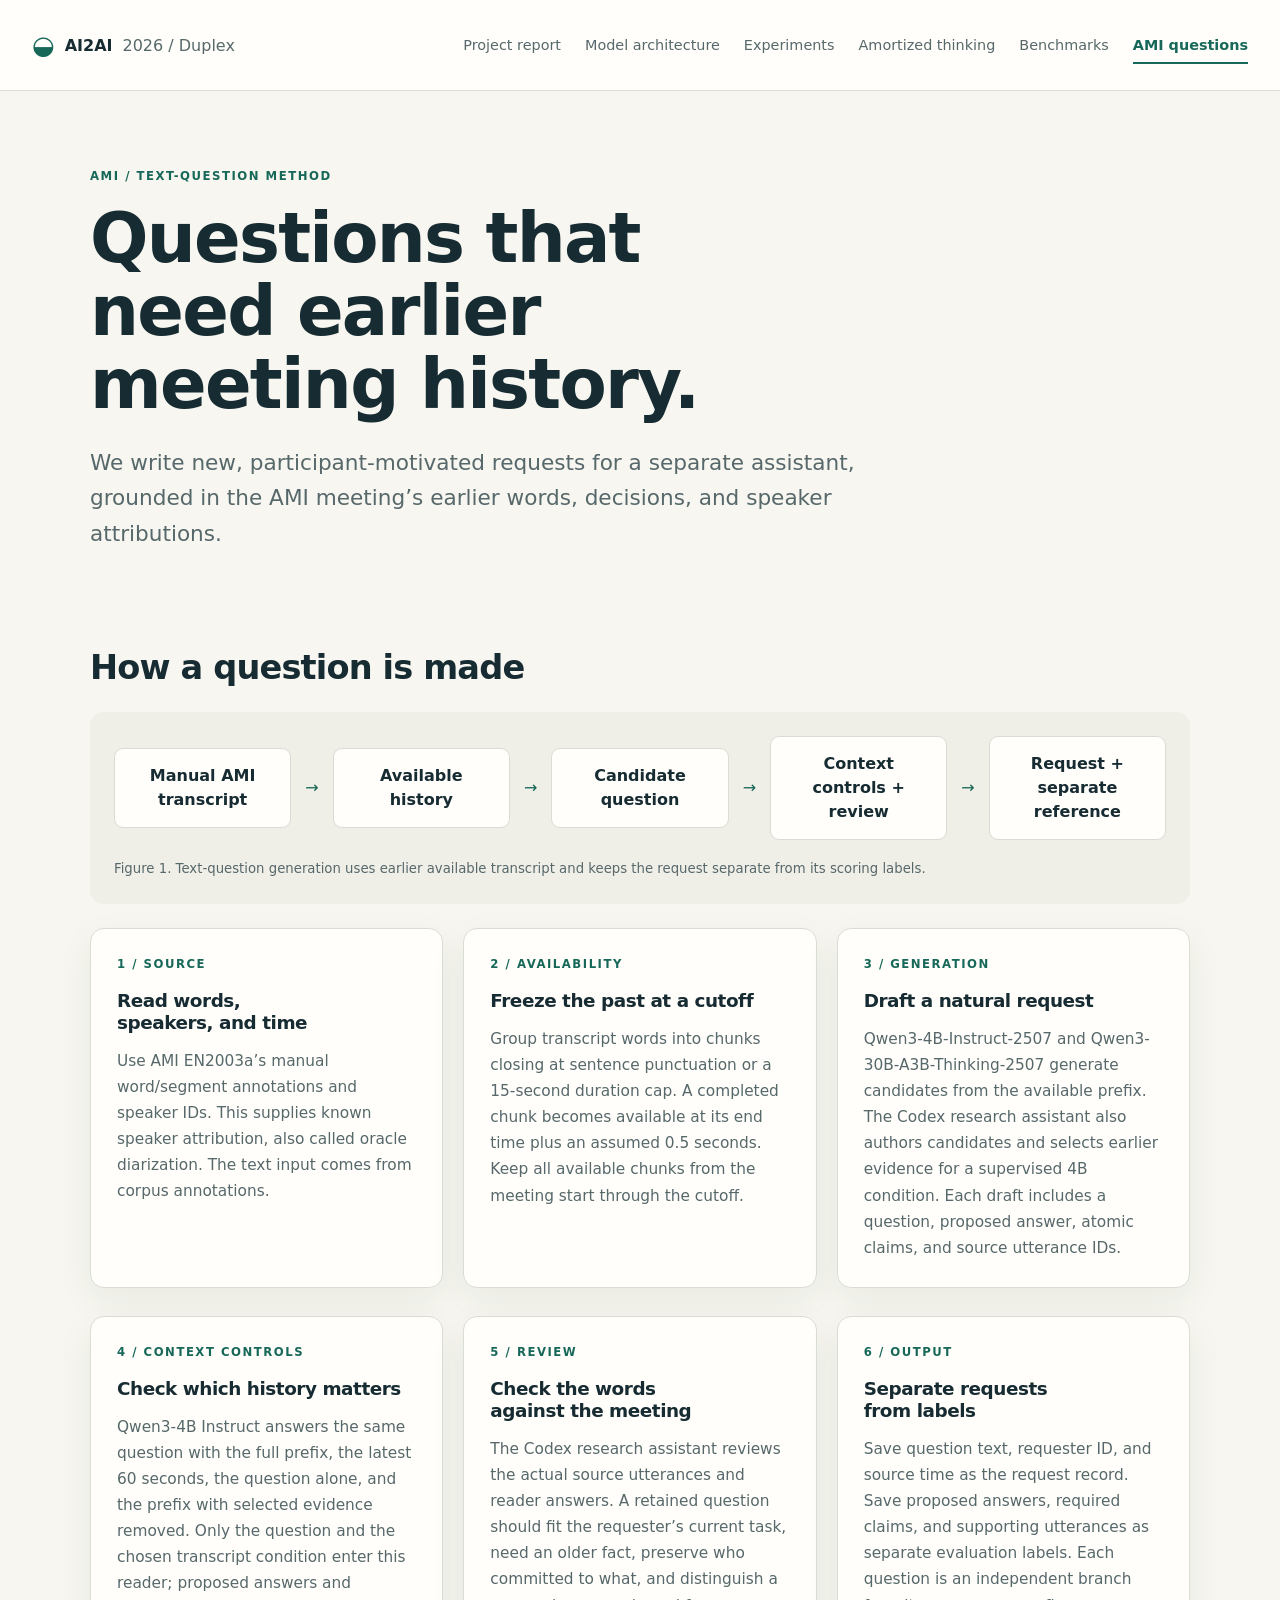
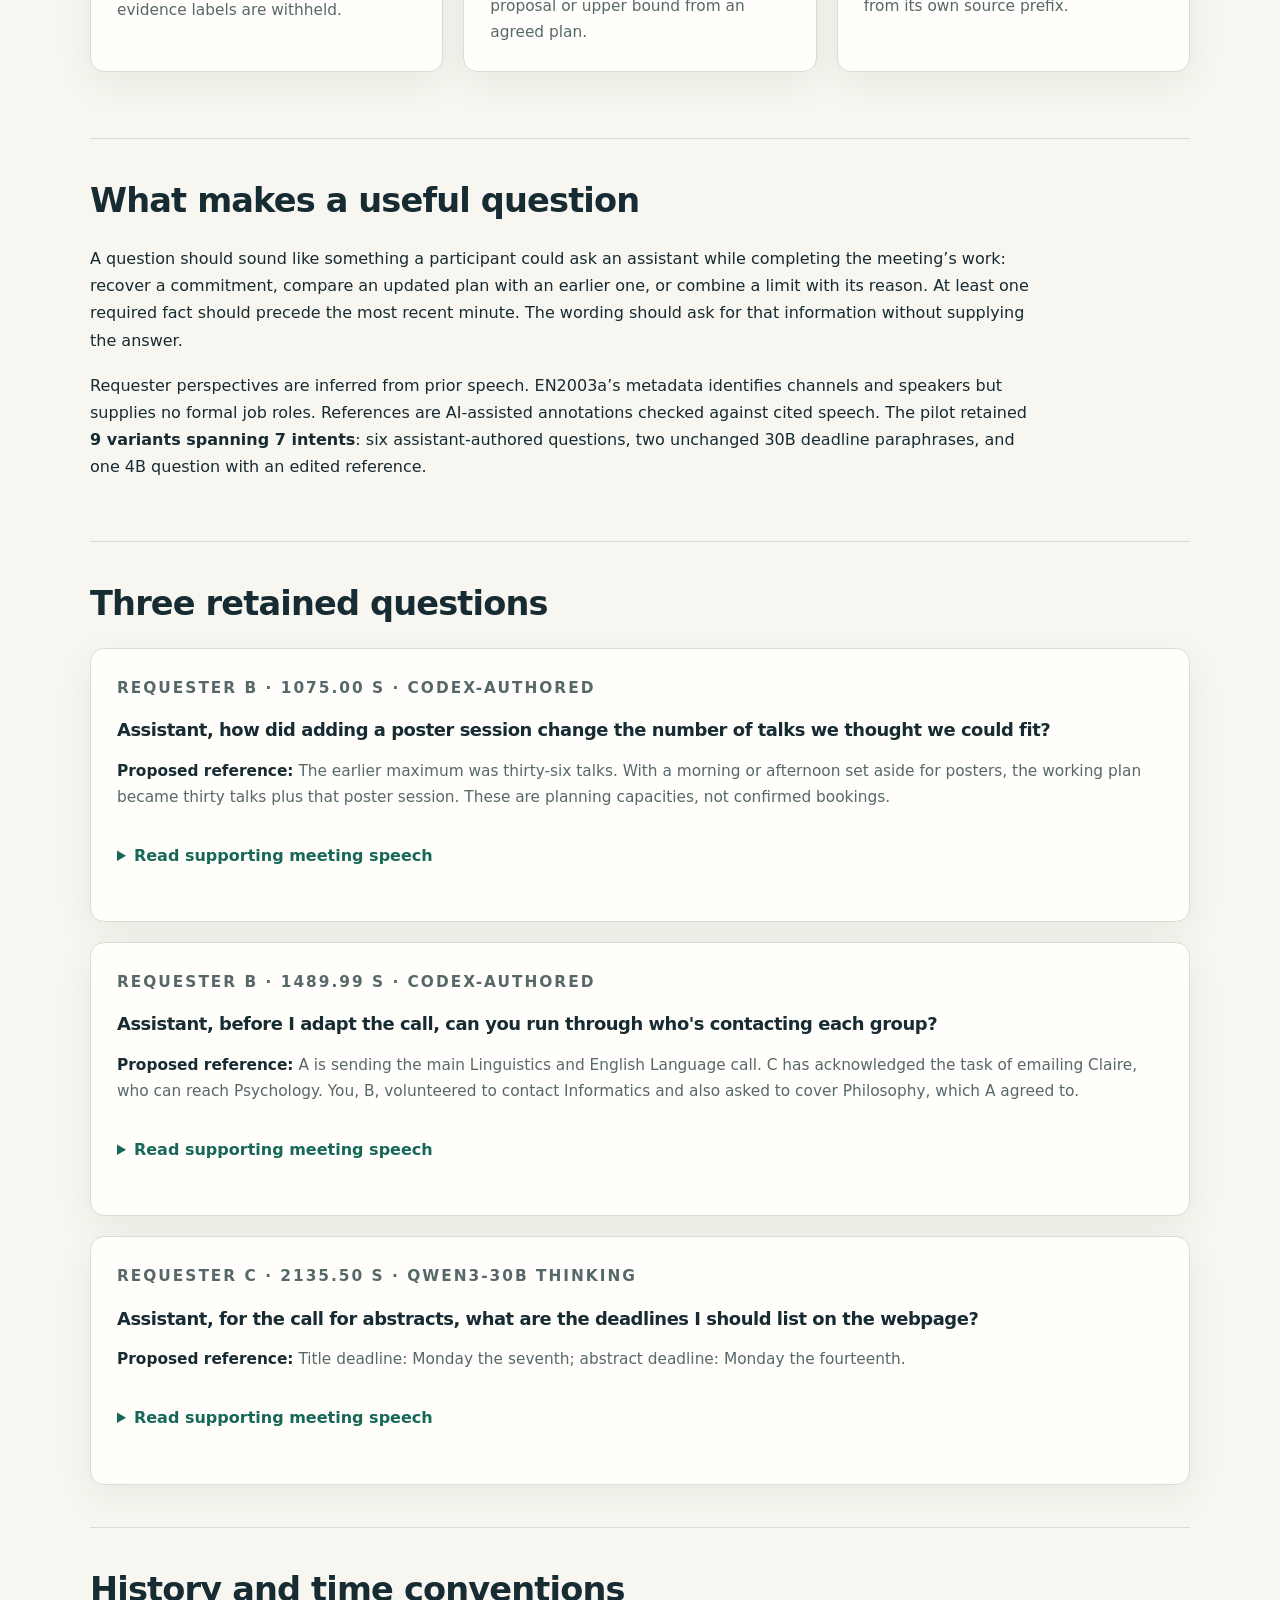
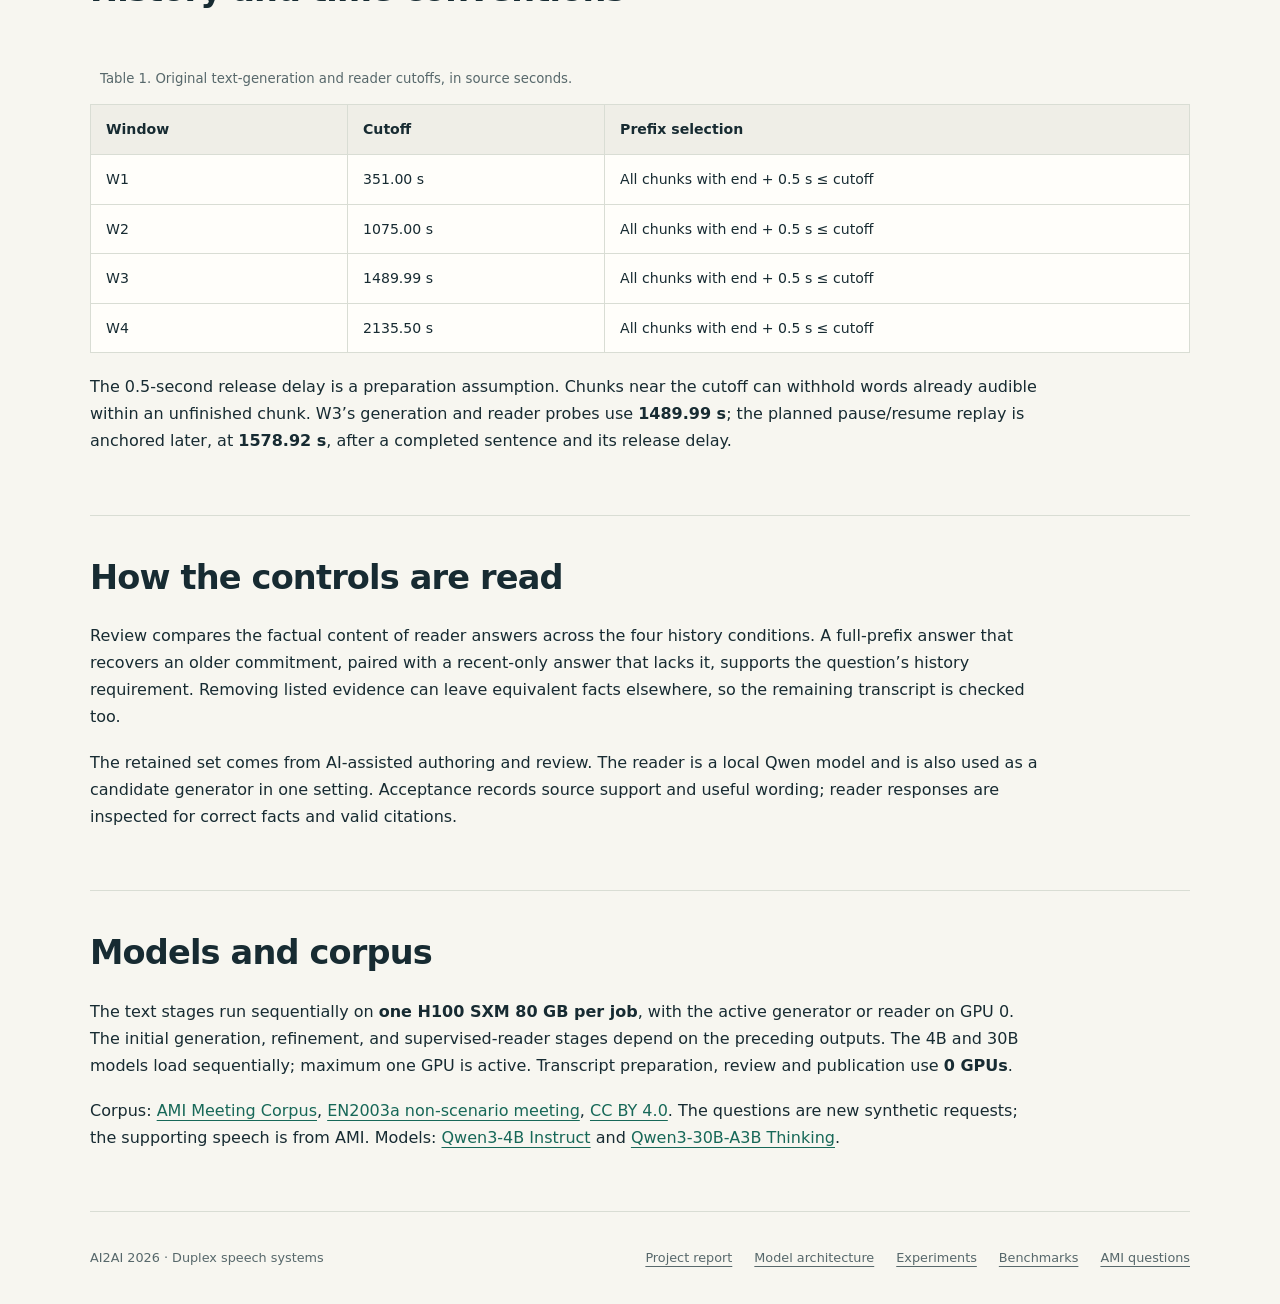
==== commit 07c6068e: "Present amortized thinking settings, real examples and results" ====
--- a/ami-questions.html
+++ b/ami-questions.html
@@ -1 +1 @@
-<!doctype html><html lang="en"><head><meta charset="utf-8"><meta name="viewport" content="width=device-width, initial-scale=1"><meta name="color-scheme" content="light dark"><meta name="description" content="How history-grounded AMI meeting questions are generated, reviewed, and separated from reference labels."><meta name="referrer" content="no-referrer"><title>AMI text questions · AI2AI 2026 Duplex</title><link rel="stylesheet" href="assets/release.css"></head><body><a class="skip-link" href="#main">Skip to content</a><header class="site-nav"><div class="nav-inner"><a class="brand" href="index.html"><span class="brand-mark" aria-hidden="true">◒</span> AI2AI <span>2026 / Duplex</span></a><nav class="nav-links" aria-label="Main navigation"><a href="index.html">Project report</a><a href="architecture.html">Model architecture</a><a href="reproduction.html">Experiments</a><a href="benchmarks.html">Benchmarks</a><a href="ami-questions.html" aria-current="page">AMI questions</a></nav></div></header><main id="main" class="container"><header class="hero"><p class="eyebrow">AMI / Text-question method</p><h1>Questions that need earlier meeting history.</h1><p class="lede">We write new, participant-motivated requests for a separate assistant, grounded in the AMI meeting’s earlier words, decisions, and speaker attributions.</p></header><section class="section" id="pipeline"><h2>How a question is made</h2><figure class="flow-figure"><div class="flow"><div class="flow-node">Manual AMI transcript</div><span class="arrow" aria-hidden="true">→</span><div class="flow-node">Available history</div><span class="arrow" aria-hidden="true">→</span><div class="flow-node">Candidate question</div><span class="arrow" aria-hidden="true">→</span><div class="flow-node">Context controls + review</div><span class="arrow" aria-hidden="true">→</span><div class="flow-node">Request + separate reference</div></div><figcaption>Figure 1. Text-question generation uses earlier available transcript and keeps the request separate from its scoring labels.</figcaption></figure><ol class="module-grid"><li class="card"><span class="eyebrow">1 / Source</span><h3>Read words, speakers, and time</h3><p>Use AMI EN2003a’s manual word/segment annotations and speaker IDs. This supplies known speaker attribution, also called oracle diarization. The text input comes from corpus annotations.</p></li><li class="card"><span class="eyebrow">2 / Availability</span><h3>Freeze the past at a cutoff</h3><p>Group transcript words into chunks closing at sentence punctuation or a 15-second duration cap. A completed chunk becomes available at its end time plus an assumed 0.5 seconds. Keep all available chunks from the meeting start through the cutoff.</p></li><li class="card"><span class="eyebrow">3 / Generation</span><h3>Draft a natural request</h3><p>Qwen3-4B-Instruct-2507 and Qwen3-30B-A3B-Thinking-2507 generate candidates from the available prefix. The Codex research assistant also authors candidates and selects earlier evidence for a supervised 4B condition. Each draft includes a question, proposed answer, atomic claims, and source utterance IDs.</p></li><li class="card"><span class="eyebrow">4 / Context controls</span><h3>Check which history matters</h3><p>Qwen3-4B Instruct answers the same question with the full prefix, the latest 60 seconds, the question alone, and the prefix with selected evidence removed. Only the question and the chosen transcript condition enter this reader; proposed answers and evidence labels are withheld.</p></li><li class="card"><span class="eyebrow">5 / Review</span><h3>Check the words against the meeting</h3><p>The Codex research assistant reviews the actual source utterances and reader answers. A retained question should fit the requester’s current task, need an older fact, preserve who committed to what, and distinguish a proposal or upper bound from an agreed plan.</p></li><li class="card"><span class="eyebrow">6 / Output</span><h3>Separate requests from labels</h3><p>Save question text, requester ID, and source time as the request record. Save proposed answers, required claims, and supporting utterances as separate evaluation labels. Each question is an independent branch from its own source prefix.</p></li></ol></section><section class="section" id="design"><h2>What makes a useful question</h2><p>A question should sound like something a participant could ask an assistant while completing the meeting’s work: recover a commitment, compare an updated plan with an earlier one, or combine a limit with its reason. At least one required fact should precede the most recent minute. The wording should ask for that information without supplying the answer.</p><p>Requester perspectives are inferred from prior speech. EN2003a’s metadata identifies channels and speakers but supplies no formal job roles. References are AI-assisted annotations checked against cited speech. The pilot retained <strong>9 variants spanning 7 intents</strong>: six assistant-authored questions, two unchanged 30B deadline paraphrases, and one 4B question with an edited reference.</p></section><section class="section" id="examples"><h2>Three retained questions</h2><div class="question-list"><article class="card question-card"><p class="eyebrow">Requester B · 1075.00 s · Codex-authored</p><h3>Assistant, how did adding a poster session change the number of talks we thought we could fit?</h3><p><strong>Proposed reference:</strong> The earlier maximum was thirty-six talks. With a morning or afternoon set aside for posters, the working plan became thirty talks plus that poster session. These are planning capacities, not confirmed bookings.</p><details><summary>Read supporting meeting speech</summary><ul><li><strong>Speaker A</strong> · 577.81–579.50 s<p>Maximum thirty six.</p></li><li><strong>Speaker A</strong> · 787.19–789.82 s<p>So that means we could have thirty talks.</p></li><li><strong>Speaker A</strong> · 791.84–797.02 s<p>Plus uh one A_M_ or P_M_ of posters.</p></li></ul></details></article><article class="card question-card"><p class="eyebrow">Requester B · 1489.99 s · Codex-authored</p><h3>Assistant, before I adapt the call, can you run through who&#x27;s contacting each group?</h3><p><strong>Proposed reference:</strong> A is sending the main Linguistics and English Language call. C has acknowledged the task of emailing Claire, who can reach Psychology. You, B, volunteered to contact Informatics and also asked to cover Philosophy, which A agreed to.</p><details><summary>Read supporting meeting speech</summary><ul><li><strong>Speaker A</strong> · 189.09–195.82 s<p>Um now Claire, that&#x27;s the other thing, she can deal with the Psychology.</p></li><li><strong>Speaker A</strong> · 1101.38–1113.09 s<p>So I&#x27;ve uh Okay, so English language um we&#x27;ll put on the main call, and I&#x27;ll just I I&#x27;ll just kinda market it as an linguistics and English language or something like that, I think.</p></li><li><strong>Speaker A</strong> · 1347.51–1353.99 s<p>So So you&#x27;re going to email Claire.</p></li><li><strong>Speaker C</strong> · 1352.40–1354.06 s<p>Of Yeah.</p></li><li><strong>Speaker A</strong> · 1353.99–1359.06 s<p>Um so who wants to send something out to Informatics?</p></li><li><strong>Speaker B</strong> · 1359.57–1359.98 s<p>I&#x27;ll do that.</p></li><li><strong>Speaker B</strong> · 1361.93–1363.36 s<p>And should I get in touch with Philosophy as well?</p></li><li><strong>Speaker A</strong> · 1363.67–1365.25 s<p>Yeah, sure.</p></li></ul></details></article><article class="card question-card"><p class="eyebrow">Requester C · 2135.50 s · Qwen3-30B Thinking</p><h3>Assistant, for the call for abstracts, what are the deadlines I should list on the webpage?</h3><p><strong>Proposed reference:</strong> Title deadline: Monday the seventh; abstract deadline: Monday the fourteenth.</p><details><summary>Read supporting meeting speech</summary><ul><li><strong>Speaker A</strong> · 1976.72–1982.94 s<p>Okay, so So Monday the seventh is the title.</p></li><li><strong>Speaker A</strong> · 1985.25–1992.00 s<p>Like um And Monday the fourteenth for the abstract.</p></li></ul></details></article></div></section><section class="section" id="timing"><h2>History and time conventions</h2><div class="table-wrap"><table><caption>Table 1. Original text-generation and reader cutoffs, in source seconds.</caption><thead><tr><th scope="col">Window</th><th scope="col">Cutoff</th><th scope="col">Prefix selection</th></tr></thead><tbody><tr><td>W1</td><td>351.00 s</td><td>All chunks with end + 0.5 s ≤ cutoff</td></tr><tr><td>W2</td><td>1075.00 s</td><td>All chunks with end + 0.5 s ≤ cutoff</td></tr><tr><td>W3</td><td>1489.99 s</td><td>All chunks with end + 0.5 s ≤ cutoff</td></tr><tr><td>W4</td><td>2135.50 s</td><td>All chunks with end + 0.5 s ≤ cutoff</td></tr></tbody></table></div><p>The 0.5-second release delay is a preparation assumption. Chunks near the cutoff can withhold words already audible within an unfinished chunk. W3’s generation and reader probes use <strong>1489.99 s</strong>; the planned pause/resume replay is anchored later, at <strong>1578.92 s</strong>, after a completed sentence and its release delay.</p></section><section class="section" id="controls"><h2>How the controls are read</h2><p>Review compares the factual content of reader answers across the four history conditions. A full-prefix answer that recovers an older commitment, paired with a recent-only answer that lacks it, supports the question’s history requirement. Removing listed evidence can leave equivalent facts elsewhere, so the remaining transcript is checked too.</p><p>The retained set comes from AI-assisted authoring and review. The reader is a local Qwen model and is also used as a candidate generator in one setting. Acceptance records source support and useful wording; reader responses are inspected for correct facts and valid citations.</p></section><section class="section" id="resources"><h2>Models and corpus</h2><p>The text stages run sequentially on <strong>one H100 SXM 80 GB per job</strong>, with the active generator or reader on GPU 0. The initial generation, refinement, and supervised-reader stages depend on the preceding outputs. The 4B and 30B models load sequentially; maximum one GPU is active. Transcript preparation, review and publication use <strong>0 GPUs</strong>.</p><p>Corpus: <a href="https://groups.inf.ed.ac.uk/ami/">AMI Meeting Corpus</a>, <a href="https://groups.inf.ed.ac.uk/ami/corpus/nonscenariomeetings.shtml">EN2003a non-scenario meeting</a>, <a href="https://creativecommons.org/licenses/by/4.0/">CC BY 4.0</a>. The questions are new synthetic requests; the supporting speech is from AMI. Models: <a href="https://huggingface.co/Qwen/Qwen3-4B-Instruct-2507">Qwen3-4B Instruct</a> and <a href="https://huggingface.co/Qwen/Qwen3-30B-A3B-Thinking-2507">Qwen3-30B-A3B Thinking</a>.</p></section></main><footer class="container site-footer"><p>AI2AI 2026 · Duplex speech systems</p><a href="index.html">Project report</a><a href="architecture.html">Model architecture</a><a href="reproduction.html">Experiments</a><a href="benchmarks.html">Benchmarks</a><a href="ami-questions.html">AMI questions</a></footer><script src="assets/release.js" defer></script></body></html>+<!doctype html><html lang="en"><head><meta charset="utf-8"><meta name="viewport" content="width=device-width, initial-scale=1"><meta name="color-scheme" content="light dark"><meta name="description" content="How history-grounded AMI meeting questions are generated, reviewed, and separated from reference labels."><meta name="referrer" content="no-referrer"><title>AMI text questions · AI2AI 2026 Duplex</title><link rel="stylesheet" href="assets/release.css"></head><body><a class="skip-link" href="#main">Skip to content</a><header class="site-nav"><div class="nav-inner"><a class="brand" href="index.html"><span class="brand-mark" aria-hidden="true">◒</span> AI2AI <span>2026 / Duplex</span></a><nav class="nav-links" aria-label="Main navigation"><a href="index.html">Project report</a><a href="architecture.html">Model architecture</a><a href="reproduction.html">Experiments</a><a href="amortized-thinking.html">Amortized thinking</a><a href="benchmarks.html">Benchmarks</a><a href="ami-questions.html" aria-current="page">AMI questions</a></nav></div></header><main id="main" class="container"><header class="hero"><p class="eyebrow">AMI / Text-question method</p><h1>Questions that need earlier meeting history.</h1><p class="lede">We write new, participant-motivated requests for a separate assistant, grounded in the AMI meeting’s earlier words, decisions, and speaker attributions.</p></header><section class="section" id="pipeline"><h2>How a question is made</h2><figure class="flow-figure"><div class="flow"><div class="flow-node">Manual AMI transcript</div><span class="arrow" aria-hidden="true">→</span><div class="flow-node">Available history</div><span class="arrow" aria-hidden="true">→</span><div class="flow-node">Candidate question</div><span class="arrow" aria-hidden="true">→</span><div class="flow-node">Context controls + review</div><span class="arrow" aria-hidden="true">→</span><div class="flow-node">Request + separate reference</div></div><figcaption>Figure 1. Text-question generation uses earlier available transcript and keeps the request separate from its scoring labels.</figcaption></figure><ol class="module-grid"><li class="card"><span class="eyebrow">1 / Source</span><h3>Read words, speakers, and time</h3><p>Use AMI EN2003a’s manual word/segment annotations and speaker IDs. This supplies known speaker attribution, also called oracle diarization. The text input comes from corpus annotations.</p></li><li class="card"><span class="eyebrow">2 / Availability</span><h3>Freeze the past at a cutoff</h3><p>Group transcript words into chunks closing at sentence punctuation or a 15-second duration cap. A completed chunk becomes available at its end time plus an assumed 0.5 seconds. Keep all available chunks from the meeting start through the cutoff.</p></li><li class="card"><span class="eyebrow">3 / Generation</span><h3>Draft a natural request</h3><p>Qwen3-4B-Instruct-2507 and Qwen3-30B-A3B-Thinking-2507 generate candidates from the available prefix. The Codex research assistant also authors candidates and selects earlier evidence for a supervised 4B condition. Each draft includes a question, proposed answer, atomic claims, and source utterance IDs.</p></li><li class="card"><span class="eyebrow">4 / Context controls</span><h3>Check which history matters</h3><p>Qwen3-4B Instruct answers the same question with the full prefix, the latest 60 seconds, the question alone, and the prefix with selected evidence removed. Only the question and the chosen transcript condition enter this reader; proposed answers and evidence labels are withheld.</p></li><li class="card"><span class="eyebrow">5 / Review</span><h3>Check the words against the meeting</h3><p>The Codex research assistant reviews the actual source utterances and reader answers. A retained question should fit the requester’s current task, need an older fact, preserve who committed to what, and distinguish a proposal or upper bound from an agreed plan.</p></li><li class="card"><span class="eyebrow">6 / Output</span><h3>Separate requests from labels</h3><p>Save question text, requester ID, and source time as the request record. Save proposed answers, required claims, and supporting utterances as separate evaluation labels. Each question is an independent branch from its own source prefix.</p></li></ol></section><section class="section" id="design"><h2>What makes a useful question</h2><p>A question should sound like something a participant could ask an assistant while completing the meeting’s work: recover a commitment, compare an updated plan with an earlier one, or combine a limit with its reason. At least one required fact should precede the most recent minute. The wording should ask for that information without supplying the answer.</p><p>Requester perspectives are inferred from prior speech. EN2003a’s metadata identifies channels and speakers but supplies no formal job roles. References are AI-assisted annotations checked against cited speech. The pilot retained <strong>9 variants spanning 7 intents</strong>: six assistant-authored questions, two unchanged 30B deadline paraphrases, and one 4B question with an edited reference.</p></section><section class="section" id="examples"><h2>Three retained questions</h2><div class="question-list"><article class="card question-card"><p class="eyebrow">Requester B · 1075.00 s · Codex-authored</p><h3>Assistant, how did adding a poster session change the number of talks we thought we could fit?</h3><p><strong>Proposed reference:</strong> The earlier maximum was thirty-six talks. With a morning or afternoon set aside for posters, the working plan became thirty talks plus that poster session. These are planning capacities, not confirmed bookings.</p><details><summary>Read supporting meeting speech</summary><ul><li><strong>Speaker A</strong> · 577.81–579.50 s<p>Maximum thirty six.</p></li><li><strong>Speaker A</strong> · 787.19–789.82 s<p>So that means we could have thirty talks.</p></li><li><strong>Speaker A</strong> · 791.84–797.02 s<p>Plus uh one A_M_ or P_M_ of posters.</p></li></ul></details></article><article class="card question-card"><p class="eyebrow">Requester B · 1489.99 s · Codex-authored</p><h3>Assistant, before I adapt the call, can you run through who&#x27;s contacting each group?</h3><p><strong>Proposed reference:</strong> A is sending the main Linguistics and English Language call. C has acknowledged the task of emailing Claire, who can reach Psychology. You, B, volunteered to contact Informatics and also asked to cover Philosophy, which A agreed to.</p><details><summary>Read supporting meeting speech</summary><ul><li><strong>Speaker A</strong> · 189.09–195.82 s<p>Um now Claire, that&#x27;s the other thing, she can deal with the Psychology.</p></li><li><strong>Speaker A</strong> · 1101.38–1113.09 s<p>So I&#x27;ve uh Okay, so English language um we&#x27;ll put on the main call, and I&#x27;ll just I I&#x27;ll just kinda market it as an linguistics and English language or something like that, I think.</p></li><li><strong>Speaker A</strong> · 1347.51–1353.99 s<p>So So you&#x27;re going to email Claire.</p></li><li><strong>Speaker C</strong> · 1352.40–1354.06 s<p>Of Yeah.</p></li><li><strong>Speaker A</strong> · 1353.99–1359.06 s<p>Um so who wants to send something out to Informatics?</p></li><li><strong>Speaker B</strong> · 1359.57–1359.98 s<p>I&#x27;ll do that.</p></li><li><strong>Speaker B</strong> · 1361.93–1363.36 s<p>And should I get in touch with Philosophy as well?</p></li><li><strong>Speaker A</strong> · 1363.67–1365.25 s<p>Yeah, sure.</p></li></ul></details></article><article class="card question-card"><p class="eyebrow">Requester C · 2135.50 s · Qwen3-30B Thinking</p><h3>Assistant, for the call for abstracts, what are the deadlines I should list on the webpage?</h3><p><strong>Proposed reference:</strong> Title deadline: Monday the seventh; abstract deadline: Monday the fourteenth.</p><details><summary>Read supporting meeting speech</summary><ul><li><strong>Speaker A</strong> · 1976.72–1982.94 s<p>Okay, so So Monday the seventh is the title.</p></li><li><strong>Speaker A</strong> · 1985.25–1992.00 s<p>Like um And Monday the fourteenth for the abstract.</p></li></ul></details></article></div></section><section class="section" id="timing"><h2>History and time conventions</h2><div class="table-wrap"><table><caption>Table 1. Original text-generation and reader cutoffs, in source seconds.</caption><thead><tr><th scope="col">Window</th><th scope="col">Cutoff</th><th scope="col">Prefix selection</th></tr></thead><tbody><tr><td>W1</td><td>351.00 s</td><td>All chunks with end + 0.5 s ≤ cutoff</td></tr><tr><td>W2</td><td>1075.00 s</td><td>All chunks with end + 0.5 s ≤ cutoff</td></tr><tr><td>W3</td><td>1489.99 s</td><td>All chunks with end + 0.5 s ≤ cutoff</td></tr><tr><td>W4</td><td>2135.50 s</td><td>All chunks with end + 0.5 s ≤ cutoff</td></tr></tbody></table></div><p>The 0.5-second release delay is a preparation assumption. Chunks near the cutoff can withhold words already audible within an unfinished chunk. W3’s generation and reader probes use <strong>1489.99 s</strong>; the planned pause/resume replay is anchored later, at <strong>1578.92 s</strong>, after a completed sentence and its release delay.</p></section><section class="section" id="controls"><h2>How the controls are read</h2><p>Review compares the factual content of reader answers across the four history conditions. A full-prefix answer that recovers an older commitment, paired with a recent-only answer that lacks it, supports the question’s history requirement. Removing listed evidence can leave equivalent facts elsewhere, so the remaining transcript is checked too.</p><p>The retained set comes from AI-assisted authoring and review. The reader is a local Qwen model and is also used as a candidate generator in one setting. Acceptance records source support and useful wording; reader responses are inspected for correct facts and valid citations.</p></section><section class="section" id="resources"><h2>Models and corpus</h2><p>The text stages run sequentially on <strong>one H100 SXM 80 GB per job</strong>, with the active generator or reader on GPU 0. The initial generation, refinement, and supervised-reader stages depend on the preceding outputs. The 4B and 30B models load sequentially; maximum one GPU is active. Transcript preparation, review and publication use <strong>0 GPUs</strong>.</p><p>Corpus: <a href="https://groups.inf.ed.ac.uk/ami/">AMI Meeting Corpus</a>, <a href="https://groups.inf.ed.ac.uk/ami/corpus/nonscenariomeetings.shtml">EN2003a non-scenario meeting</a>, <a href="https://creativecommons.org/licenses/by/4.0/">CC BY 4.0</a>. The questions are new synthetic requests; the supporting speech is from AMI. Models: <a href="https://huggingface.co/Qwen/Qwen3-4B-Instruct-2507">Qwen3-4B Instruct</a> and <a href="https://huggingface.co/Qwen/Qwen3-30B-A3B-Thinking-2507">Qwen3-30B-A3B Thinking</a>.</p></section></main><footer class="container site-footer"><p>AI2AI 2026 · Duplex speech systems</p><a href="index.html">Project report</a><a href="architecture.html">Model architecture</a><a href="reproduction.html">Experiments</a><a href="benchmarks.html">Benchmarks</a><a href="ami-questions.html">AMI questions</a></footer><script src="assets/release.js" defer></script></body></html>
